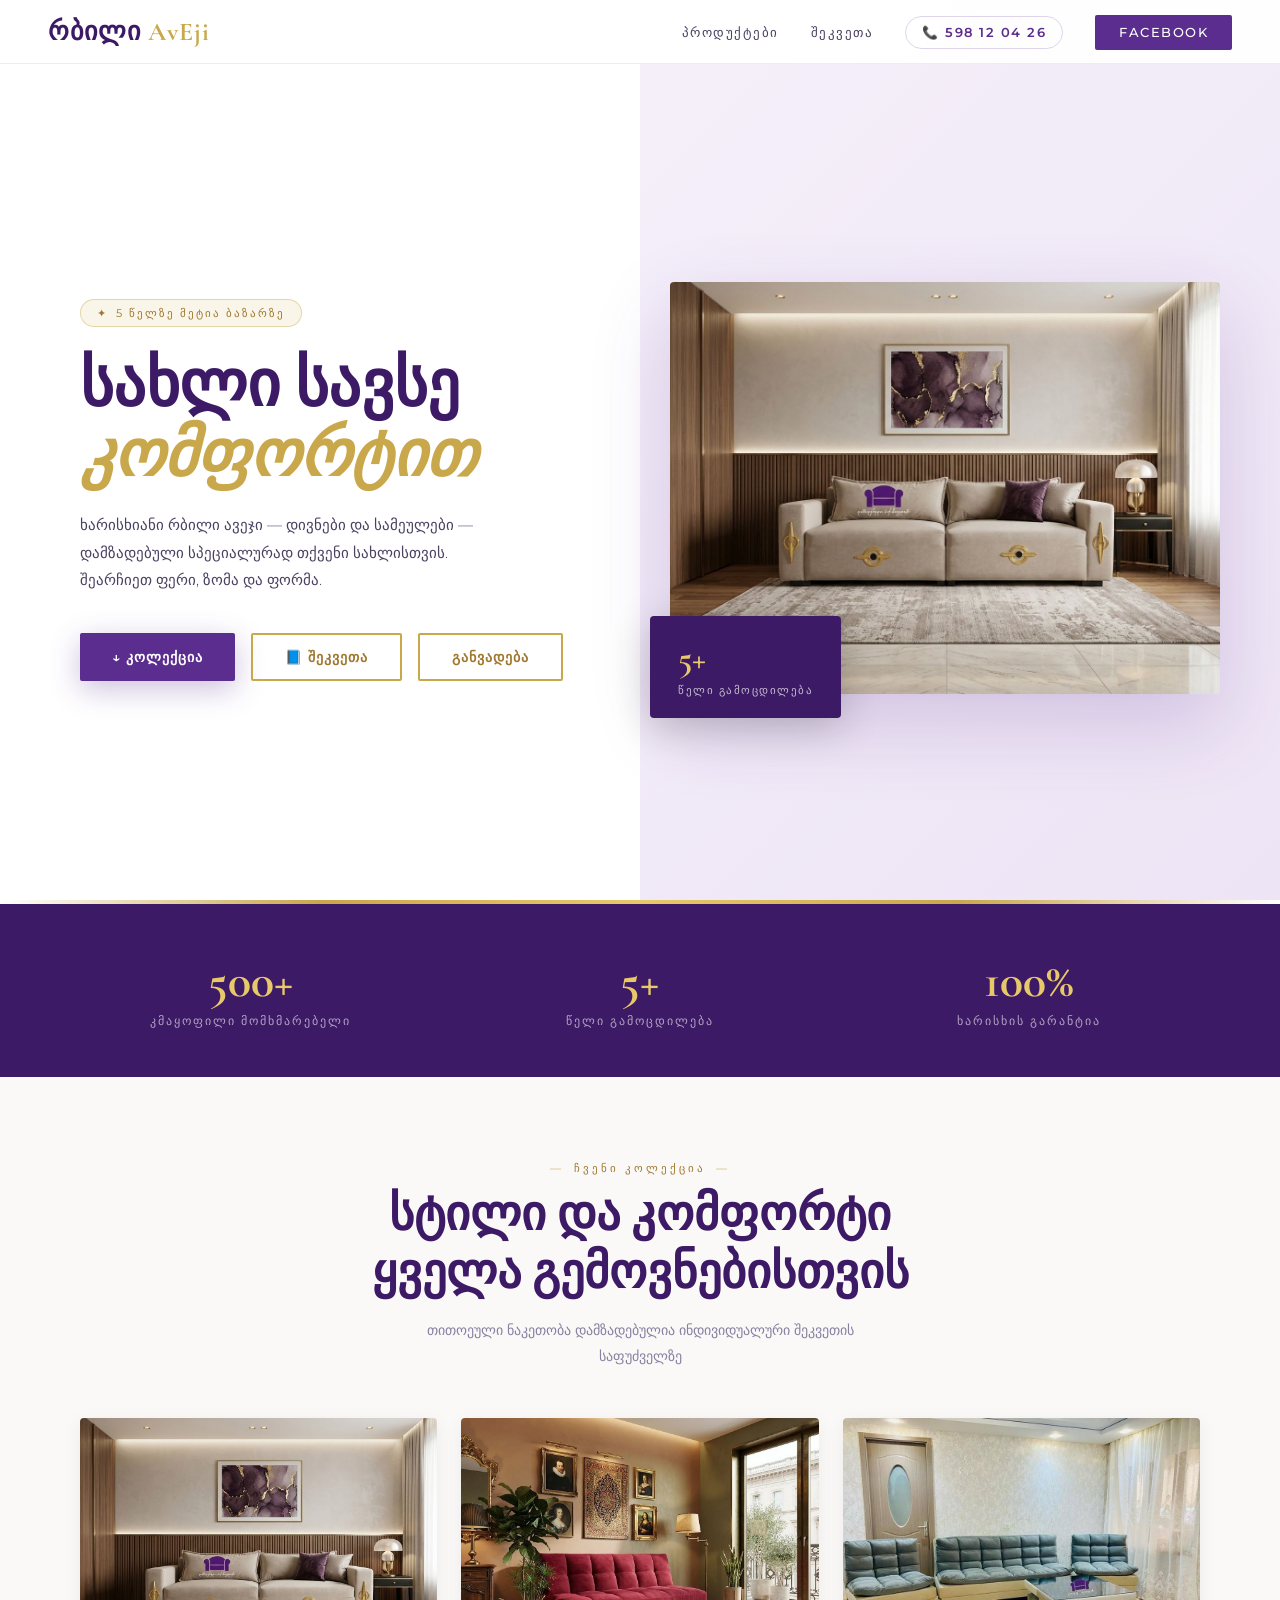
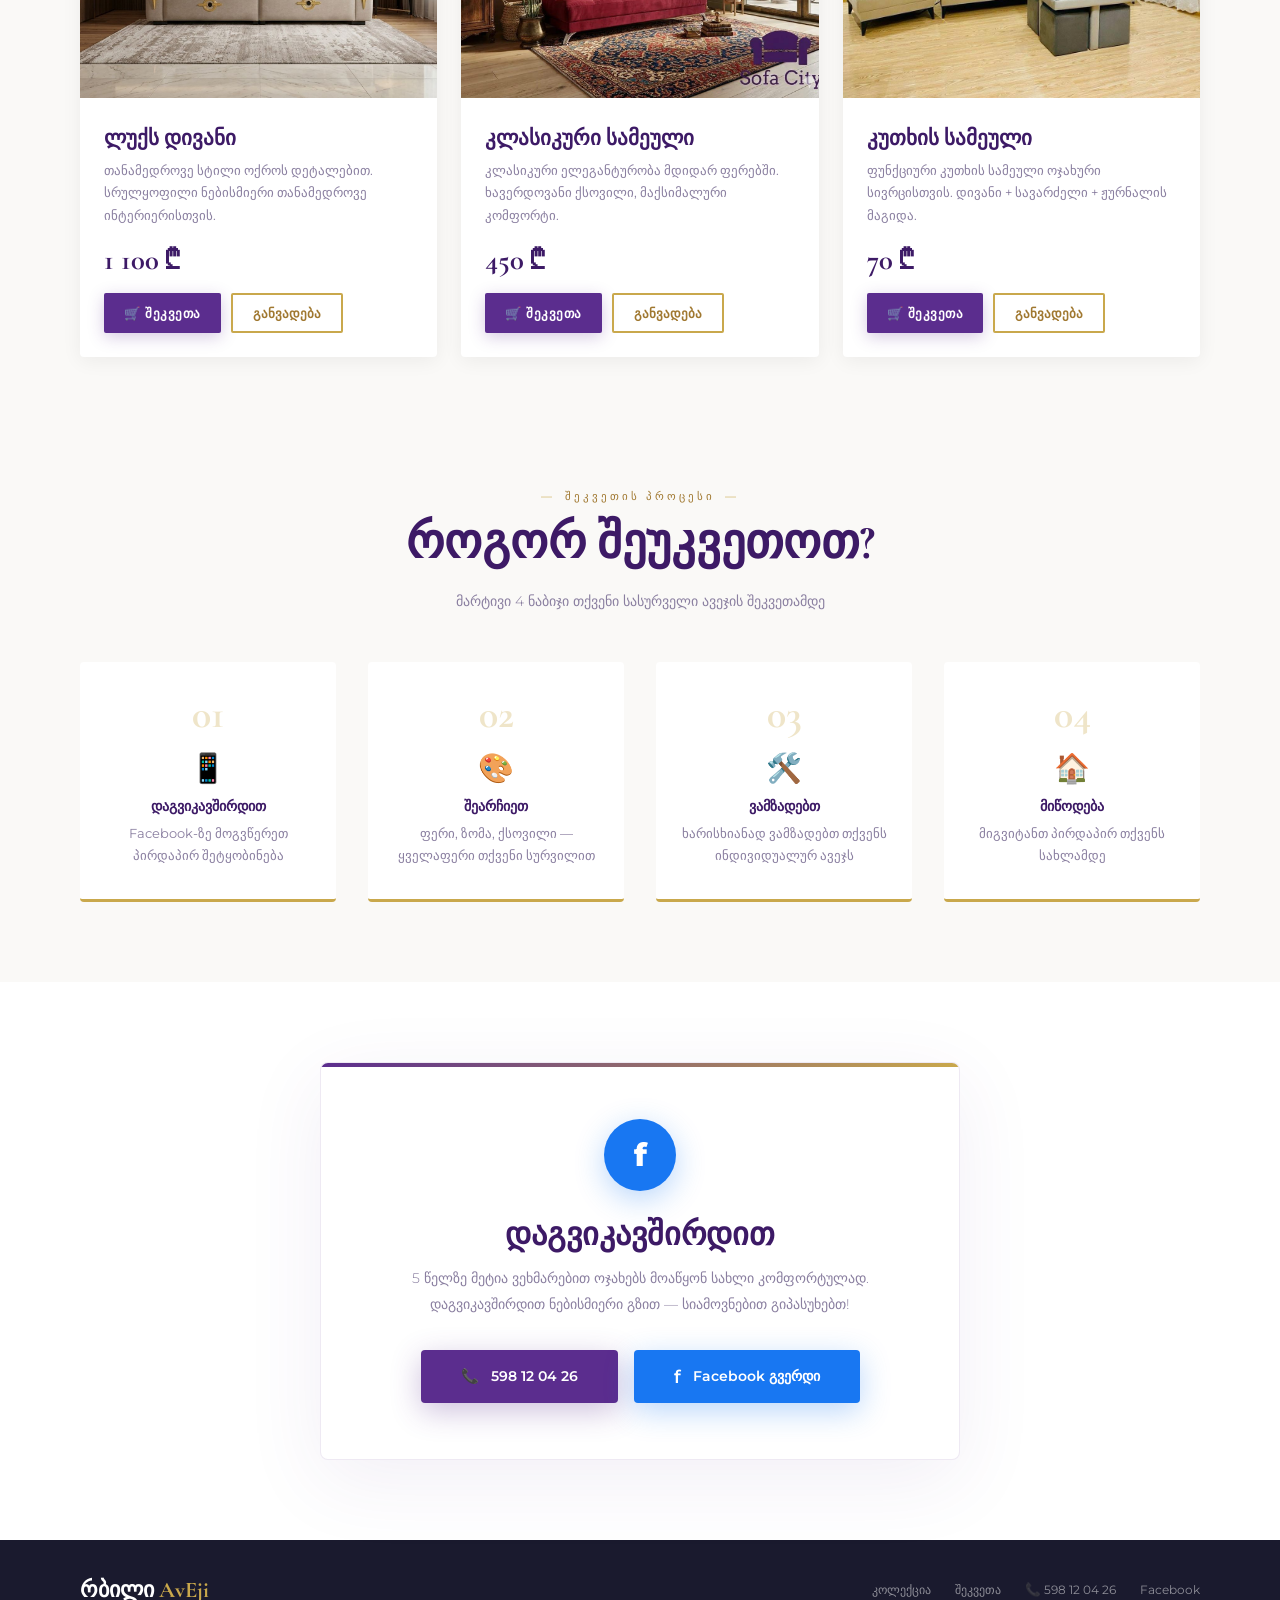
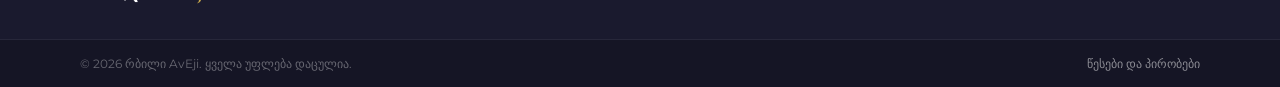
==== index.html @ 49f65857 "bog price test" ====
<!DOCTYPE html>
<html lang="ka">
<head>
  <meta charset="UTF-8">
  <meta name="viewport" content="width=device-width, initial-scale=1.0">
  <meta name="description" content="რბილი AvEji — ხარისხიანი დივნები და სამეულები. 5 წელზე მეტი გამოცდილება. შეკვეთა Facebook-ზე.">
  <title>რბილი AvEji — დივნები & სამეულები</title>

  <!-- Google Fonts -->
  <link href="https://fonts.googleapis.com/css2?family=Cormorant+Garamond:ital,wght@0,400;0,600;0,700;1,400&family=Montserrat:wght@300;400;500;600&display=swap" rel="stylesheet">

  <!-- Stylesheet -->
  <link rel="stylesheet" href="style.css">
</head>
<body>

<!-- ════════════ NAVBAR ════════════ -->
<nav>
  <a href="#" class="nav-logo">რბილი<span> AvEji</span></a>
  <ul class="nav-links">
    <li><a href="#products">პროდუქტები</a></li>
    <li><a href="#how">შეკვეთა</a></li>
    
    <li><a href="tel:+995598120426" class="nav-phone">📞 598 12 04 26</a></li>
    <li><a href="https://www.facebook.com/profile.php?id=100077737552645" target="_blank" class="nav-cta">Facebook</a></li>
  </ul>
  <!-- Mobile hamburger -->
  <div class="hamburger">
    <span></span><span></span><span></span>
  </div>
</nav>

<!-- Mobile nav menu -->
<div class="mobile-menu">
  <a href="#products">პროდუქტები</a>
  <a href="#how">შეკვეთის პროცესი</a>
  
  <a href="tel:+995598120426">📞 598 12 04 26</a>
  <a href="https://www.facebook.com/profile.php?id=100077737552645" target="_blank">📘 Facebook გვერდი</a>
</div>


<!-- ════════════ HERO ════════════ -->
<section class="hero">
  <div class="hero-text">
    <div class="hero-badge">5 წელზე მეტია ბაზარზე</div>
    <h1 class="hero-title">
      სახლი სავსე<br>
      <span class="accent">კომფორტით</span>
    </h1>
    <p class="hero-subtitle">
      ხარისხიანი რბილი ავეჯი — დივნები და სამეულები — დამზადებული
      სპეციალურად თქვენი სახლისთვის. შეარჩიეთ ფერი, ზომა და ფორმა.
    </p>
    <div class="hero-btns">
      <a href="#products" class="btn-primary">↓ კოლექცია</a>
      <a href="https://www.facebook.com/profile.php?id=100077737552645" target="_blank" class="btn-secondary">📘 შეკვეთა</a>
      <a href="installment.html" class="btn-secondary">განვადება</a>
    </div>
  </div>
  <div class="hero-image">
    <div class="hero-img-wrap">
      <img src="sofa-luxury.jpg" alt="ლუქს დივანი">
      <div class="hero-img-badge">
        <span class="num">5+</span>
        <span class="label">წელი გამოცდილება</span>
      </div>
    </div>
  </div>
</section>

<!-- Gold divider -->
<div class="gold-divider"></div>


<!-- ════════════ STATS ════════════ -->
<section class="stats">
  <div class="reveal" data-delay="0">
    <span class="stat-num">500+</span>
    <span class="stat-label">კმაყოფილი მომხმარებელი</span>
  </div>
  <div class="reveal" data-delay="150">
    <span class="stat-num">5+</span>
    <span class="stat-label">წელი გამოცდილება</span>
  </div>
  <div class="reveal" data-delay="300">
    <span class="stat-num">100%</span>
    <span class="stat-label">ხარისხის გარანტია</span>
  </div>
</section>


<!-- ════════════ PRODUCTS ════════════ -->
<section class="products" id="products">
  <div class="section-header reveal">
    <div class="section-tag">ჩვენი კოლექცია</div>
    <h2 class="section-title">სტილი და კომფორტი<br>ყველა გემოვნებისთვის</h2>
    <p class="section-subtitle">თითოეული ნაკეთობა დამზადებულია ინდივიდუალური შეკვეთის საფუძველზე</p>
  </div>
  <div class="products-grid">
    <div class="product-card reveal" data-delay="0">
      <img src="sofa-luxury.jpg" alt="ლუქს დივანი">
      <div class="product-info">
        <div class="product-name">ლუქს დივანი</div>
        <p class="product-desc">თანამედროვე სტილი ოქროს დეტალებით. სრულყოფილი ნებისმიერი თანამედროვე ინტერიერისთვის.</p>
        <div class="product-price">1 100 ₾</div>
        <div class="product-btns">
          <a href="https://www.facebook.com/profile.php?id=100077737552645" target="_blank" class="btn-buy">🛒 შეკვეთა</a>
          <a href="installment.html" class="btn-installment">განვადება</a>
        </div>
      </div>
    </div>
    <div class="product-card reveal" data-delay="150">
      <img src="sofa-classic.jpg" alt="კლასიკური სამეული">
      <div class="product-info">
        <div class="product-name">კლასიკური სამეული</div>
        <p class="product-desc">კლასიკური ელეგანტურობა მდიდარ ფერებში. ხავერდოვანი ქსოვილი, მაქსიმალური კომფორტი.</p>
        <div class="product-price">450 ₾</div>
        <div class="product-btns">
          <a href="https://www.facebook.com/profile.php?id=100077737552645" target="_blank" class="btn-buy">🛒 შეკვეთა</a>
          <a href="installment.html" class="btn-installment">განვადება</a>
        </div>
      </div>
    </div>
    <div class="product-card reveal" data-delay="300">
      <img src="sofa-corner.jpg" alt="კუთხის სამეული">
      <div class="product-info">
        <div class="product-name">კუთხის სამეული</div>
        <p class="product-desc">ფუნქციური კუთხის სამეული ოჯახური სივრცისთვის. დივანი + სავარძელი + ჟურნალის მაგიდა.</p>
        <div class="product-price">70 ₾</div>
        <div class="product-btns">
          <a href="https://www.facebook.com/profile.php?id=100077737552645" target="_blank" class="btn-buy">🛒 შეკვეთა</a>
          <a href="installment.html" class="btn-installment">განვადება</a>
        </div>
      </div>
    </div>
  </div>
</section>


<!-- ════════════ HOW IT WORKS ════════════ -->
<section id="how" class="how-it-works">
  <div class="section-header reveal" style="padding-top:48px">
    <div class="section-tag">შეკვეთის პროცესი</div>
    <h2 class="section-title">როგორ შეუკვეთოთ?</h2>
    <p class="section-subtitle">მარტივი 4 ნაბიჯი თქვენი სასურველი ავეჯის შეკვეთამდე</p>
  </div>
  <div class="steps">
    <div class="step reveal" data-delay="0">
      <span class="step-num">01</span>
      <span class="step-icon">📱</span>
      <div class="step-title">დაგვიკავშირდით</div>
      <p class="step-desc">Facebook-ზე მოგვწერეთ პირდაპირ შეტყობინება</p>
    </div>
    <div class="step reveal" data-delay="100">
      <span class="step-num">02</span>
      <span class="step-icon">🎨</span>
      <div class="step-title">შეარჩიეთ</div>
      <p class="step-desc">ფერი, ზომა, ქსოვილი — ყველაფერი თქვენი სურვილით</p>
    </div>
    <div class="step reveal" data-delay="200">
      <span class="step-num">03</span>
      <span class="step-icon">🛠️</span>
      <div class="step-title">ვამზადებთ</div>
      <p class="step-desc">ხარისხიანად ვამზადებთ თქვენს ინდივიდუალურ ავეჯს</p>
    </div>
    <div class="step reveal" data-delay="300">
      <span class="step-num">04</span>
      <span class="step-icon">🏠</span>
      <div class="step-title">მიწოდება</div>
      <p class="step-desc">მიგვიტანთ პირდაპირ თქვენს სახლამდე</p>
    </div>
  </div>
</section>



<!-- ════════════ FACEBOOK CTA ════════════ -->
<section class="fb-section" id="contact">
  <div class="fb-card reveal">
    <div class="fb-icon">f</div>
    <h3 class="fb-title">დაგვიკავშირდით</h3>
    <p class="fb-desc">
      5 წელზე მეტია ვეხმარებით ოჯახებს მოაწყონ სახლი კომფორტულად.
      დაგვიკავშირდით ნებისმიერი გზით — სიამოვნებით გიპასუხებთ!
    </p>
    <div style="display:flex;gap:16px;justify-content:center;flex-wrap:wrap">
      <a href="tel:+995598120426" class="fb-btn" style="background:var(--purple);box-shadow:0 8px 30px rgba(91,45,142,0.3)">
        <span>📞</span> 598 12 04 26
      </a>
      <a href="https://www.facebook.com/profile.php?id=100077737552645" target="_blank" class="fb-btn">
        <span style="font-size:1.1rem">f</span> Facebook გვერდი
      </a>
    </div>
  </div>
</section>


<!-- ════════════ FOOTER ════════════ -->
<footer>
  <div class="footer-top">
    <a href="#" class="footer-logo">რბილი <span>AvEji</span></a>
    <div class="footer-links">
      <a href="#products">კოლექცია</a>
      <a href="#how">შეკვეთა</a>
      <a href="tel:+995598120426">📞 598 12 04 26</a>
      <a href="https://www.facebook.com/profile.php?id=100077737552645" target="_blank">Facebook</a>
    </div>
  </div>
  <div class="footer-bottom">
    <span>© 2026 რბილი AvEji. ყველა უფლება დაცულია.</span>
    <div class="footer-legal">
      <a href="terms.html">წესები და პირობები</a>
    </div>
  </div>
</footer>

<!-- JavaScript -->
<script src="main.js"></script>
</body>
</html>
---- style.css ----
/* ═══════════════════════════════════════════
   რბილი AvEji — Main Stylesheet
   Colors: White / Purple / Gold
═══════════════════════════════════════════ */

:root {
  --purple:       #5B2D8E;
  --purple-light: #7B3DB5;
  --purple-dark:  #3D1A66;
  --gold:         #C9A84C;
  --gold-light:   #E8C96A;
  --gold-dark:    #A07830;
  --white:        #FFFFFF;
  --off-white:    #FAF9F7;
  --text-dark:    #1A1A2E;
  --text-mid:     #4A4060;
  --text-light:   #8A7FA0;
}

* { margin: 0; padding: 0; box-sizing: border-box; }
html { scroll-behavior: smooth; }
body {
  font-family: 'Montserrat', sans-serif;
  background: var(--white);
  color: var(--text-dark);
  overflow-x: hidden;
}

/* ── NAVBAR ── */
nav {
  position: fixed; top: 0; left: 0; right: 0; z-index: 100;
  background: rgba(255,255,255,0.95);
  backdrop-filter: blur(10px);
  border-bottom: 1px solid rgba(201,168,76,0.2);
  display: flex; align-items: center; justify-content: space-between;
  padding: 16px 48px;
  transition: box-shadow 0.3s;
}
nav.scrolled { box-shadow: 0 4px 30px rgba(91,45,142,0.1); }
.nav-logo {
  font-family: 'Cormorant Garamond', serif;
  font-size: 1.6rem; font-weight: 700;
  color: var(--purple-dark); letter-spacing: 1px;
  text-decoration: none;
}
.nav-logo span { color: var(--gold); }
.nav-links { display: flex; gap: 32px; list-style: none; }
.nav-links a {
  text-decoration: none; color: var(--text-mid);
  font-size: 0.8rem; font-weight: 500; letter-spacing: 1.5px;
  text-transform: uppercase; transition: color 0.3s;
}
.nav-links a:hover { color: var(--purple); }
.nav-phone {
  color: var(--purple) !important;
  font-weight: 600 !important;
  border: 1px solid rgba(91,45,142,0.2);
  padding: 8px 16px;
  border-radius: 20px;
  transition: all 0.3s !important;
}
.nav-phone:hover {
  background: var(--purple) !important;
  color: white !important;
  border-color: var(--purple);
}
.nav-cta {
  background: var(--purple) !important;
  color: white !important;
  padding: 10px 24px; border-radius: 2px;
}
.nav-cta:hover { background: var(--purple-dark) !important; }

/* Hamburger */
.hamburger { display: none; flex-direction: column; gap: 5px; cursor: pointer; }
.hamburger span {
  display: block; width: 24px; height: 2px;
  background: var(--purple-dark); transition: all 0.3s;
}
.hamburger.open span:nth-child(1) { transform: translateY(7px) rotate(45deg); }
.hamburger.open span:nth-child(2) { opacity: 0; }
.hamburger.open span:nth-child(3) { transform: translateY(-7px) rotate(-45deg); }
.mobile-menu {
  display: none; position: fixed; top: 65px; left: 0; right: 0;
  background: white; padding: 24px 48px;
  box-shadow: 0 10px 40px rgba(0,0,0,0.1);
  flex-direction: column; gap: 20px; z-index: 99;
}
.mobile-menu.open { display: flex; }
.mobile-menu a {
  text-decoration: none; color: var(--text-mid);
  font-size: 0.9rem; font-weight: 500;
  padding: 8px 0; border-bottom: 1px solid rgba(0,0,0,0.05);
}

/* ── HERO ── */
.hero {
  min-height: 100vh;
  display: grid; grid-template-columns: 1fr 1fr;
  align-items: center; padding-top: 80px;
  position: relative; overflow: hidden;
}
.hero::before {
  content: '';
  position: absolute; top: 0; right: 0;
  width: 50%; height: 100%;
  background: linear-gradient(135deg, #F5F0FA 0%, #EDE4F5 100%);
  z-index: 0;
}
.hero-text {
  padding: 80px 48px 80px 80px;
  position: relative; z-index: 1;
  animation: fadeInLeft 0.9s ease both;
}
.hero-badge {
  display: inline-flex; align-items: center; gap: 8px;
  background: rgba(201,168,76,0.12);
  border: 1px solid rgba(201,168,76,0.4);
  color: var(--gold-dark);
  font-size: 0.7rem; letter-spacing: 2px; text-transform: uppercase;
  padding: 6px 16px; border-radius: 20px; margin-bottom: 24px;
}
.hero-badge::before { content: '✦'; }
.hero-title {
  font-family: 'Cormorant Garamond', serif;
  font-size: clamp(2.8rem, 5vw, 4.5rem);
  font-weight: 700; line-height: 1.1;
  color: var(--purple-dark); margin-bottom: 20px;
}
.hero-title .accent { color: var(--gold); font-style: italic; }
.hero-subtitle {
  font-size: 0.95rem; color: var(--text-mid);
  line-height: 1.8; max-width: 420px;
  margin-bottom: 40px; font-weight: 300;
}
.hero-btns { display: flex; gap: 16px; flex-wrap: wrap; }
.hero-image {
  position: relative; z-index: 1;
  padding: 60px 60px 60px 30px;
  display: flex; justify-content: center;
  animation: fadeInRight 0.9s ease both;
}
.hero-img-wrap { position: relative; width: 100%; max-width: 560px; }
.hero-img-wrap img {
  width: 100%; border-radius: 4px;
  box-shadow: 0 30px 80px rgba(91,45,142,0.2);
}
.hero-img-badge {
  position: absolute; bottom: -20px; left: -20px;
  background: var(--purple-dark);
  color: white; padding: 20px 28px; border-radius: 4px;
  box-shadow: 0 10px 40px rgba(0,0,0,0.2);
}
.hero-img-badge .num {
  font-family: 'Cormorant Garamond', serif;
  font-size: 2.2rem; font-weight: 700;
  color: var(--gold-light); display: block;
}
.hero-img-badge .label {
  font-size: 0.7rem; letter-spacing: 1.5px;
  text-transform: uppercase; color: rgba(255,255,255,0.7);
}

/* ── BUTTONS ── */
.btn-primary {
  display: inline-flex; align-items: center; gap: 10px;
  background: var(--purple); color: white; text-decoration: none;
  padding: 14px 32px; font-size: 0.85rem; font-weight: 600;
  letter-spacing: 1px; text-transform: uppercase; border-radius: 2px;
  transition: all 0.3s; box-shadow: 0 8px 30px rgba(91,45,142,0.3);
  cursor: pointer; border: none; font-family: 'Montserrat', sans-serif;
}
.btn-primary:hover {
  background: var(--purple-dark); transform: translateY(-2px);
  box-shadow: 0 12px 40px rgba(91,45,142,0.4);
}
.btn-secondary {
  display: inline-flex; align-items: center; gap: 10px;
  border: 2px solid var(--gold); color: var(--gold-dark);
  text-decoration: none; padding: 14px 32px;
  font-size: 0.85rem; font-weight: 600;
  letter-spacing: 1px; text-transform: uppercase; border-radius: 2px;
  transition: all 0.3s;
}
.btn-secondary:hover { background: var(--gold); color: white; }

/* ── GOLD DIVIDER ── */
.gold-divider {
  height: 4px;
  background: linear-gradient(90deg, transparent, var(--gold), var(--gold-light), var(--gold), transparent);
}

/* ── STATS ── */
.stats {
  background: var(--purple-dark); padding: 48px 80px;
  display: grid; grid-template-columns: repeat(3, 1fr);
  gap: 48px; text-align: center;
}
.stat-num {
  font-family: 'Cormorant Garamond', serif;
  font-size: 3rem; font-weight: 700;
  color: var(--gold-light); display: block;
}
.stat-label {
  font-size: 0.75rem; letter-spacing: 2px;
  text-transform: uppercase; color: rgba(255,255,255,0.6); margin-top: 4px;
}

/* ── SECTION HEADER ── */
.section-header { text-align: center; padding: 80px 48px 48px; }
.section-tag {
  display: inline-block; font-size: 0.7rem;
  letter-spacing: 3px; text-transform: uppercase;
  color: var(--gold-dark); margin-bottom: 12px; position: relative;
}
.section-tag::before, .section-tag::after { content: '—'; margin: 0 10px; color: var(--gold); }
.section-title {
  font-family: 'Cormorant Garamond', serif;
  font-size: clamp(2rem, 4vw, 3rem);
  color: var(--purple-dark); font-weight: 700; line-height: 1.2;
}
.section-subtitle {
  font-size: 0.9rem; color: var(--text-light);
  max-width: 500px; margin: 16px auto 0;
  line-height: 1.8; font-weight: 300;
}

/* ── PRODUCTS ── */
.products { background: var(--off-white); padding-bottom: 80px; }
.products-grid {
  display: grid; grid-template-columns: repeat(3, 1fr);
  gap: 24px; padding: 0 80px;
}
.product-card {
  background: white; border-radius: 4px; overflow: hidden;
  box-shadow: 0 4px 20px rgba(0,0,0,0.06); transition: all 0.4s;
}
.product-card:hover { transform: translateY(-8px); box-shadow: 0 20px 60px rgba(91,45,142,0.15); }
.product-card img { width: 100%; height: 280px; object-fit: cover; transition: transform 0.6s; }
.product-card:hover img { transform: scale(1.04); }
.product-info { padding: 24px; }
.product-name {
  font-family: 'Cormorant Garamond', serif;
  font-size: 1.3rem; color: var(--purple-dark); font-weight: 600; margin-bottom: 8px;
}
.product-desc { font-size: 0.82rem; color: var(--text-light); line-height: 1.7; margin-bottom: 16px; }
.product-tag {
  display: inline-block;
  background: rgba(201,168,76,0.12); color: var(--gold-dark);
  font-size: 0.7rem; letter-spacing: 1px;
  padding: 4px 12px; border-radius: 20px; font-weight: 500;
}

/* ── HOW IT WORKS ── */
.how-it-works { padding: 0 80px 80px; background: var(--off-white); }
.steps { display: grid; grid-template-columns: repeat(4, 1fr); gap: 32px; }
.step {
  text-align: center; padding: 32px 20px;
  background: white; border-radius: 4px;
  border-bottom: 3px solid var(--gold); transition: all 0.3s;
}
.step:hover { transform: translateY(-4px); box-shadow: 0 12px 40px rgba(201,168,76,0.15); }
.step-num {
  font-family: 'Cormorant Garamond', serif;
  font-size: 2.5rem; font-weight: 700;
  color: rgba(201,168,76,0.3); display: block; line-height: 1; margin-bottom: 16px;
}
.step-icon { font-size: 1.8rem; display: block; margin-bottom: 12px; }
.step-title { font-size: 0.9rem; font-weight: 600; color: var(--purple-dark); margin-bottom: 8px; }
.step-desc { font-size: 0.8rem; color: var(--text-light); line-height: 1.7; }

/* ── INSTALLMENT ── */
.installment {
  background: linear-gradient(135deg, var(--purple-dark) 0%, var(--purple) 60%, #7B3DB5 100%);
  padding: 80px;
  display: grid; grid-template-columns: 1fr 1fr;
  gap: 80px; align-items: center;
  position: relative; overflow: hidden;
}
.installment::before {
  content: ''; position: absolute; top: -100px; right: -100px;
  width: 400px; height: 400px; border-radius: 50%;
  background: rgba(201,168,76,0.1); pointer-events: none;
}
.installment::after {
  content: ''; position: absolute; bottom: -150px; left: 200px;
  width: 600px; height: 600px; border-radius: 50%;
  background: rgba(255,255,255,0.04); pointer-events: none;
}
.installment-text { position: relative; z-index: 1; }
.installment-text .section-tag { color: var(--gold-light); }
.installment-text .section-tag::before,
.installment-text .section-tag::after { color: var(--gold-light); }
.installment-text .section-title { color: white; text-align: left; }
.installment-desc {
  font-size: 0.95rem; color: rgba(255,255,255,0.75);
  line-height: 1.9; margin: 20px 0 32px; font-weight: 300;
}
.installment-features { position: relative; z-index: 1; }
.inst-feature {
  display: flex; align-items: flex-start; gap: 20px;
  background: rgba(255,255,255,0.07);
  border: 1px solid rgba(201,168,76,0.2);
  border-radius: 4px; padding: 24px; margin-bottom: 16px; transition: all 0.3s;
}
.inst-feature:hover { background: rgba(255,255,255,0.12); border-color: rgba(201,168,76,0.5); }
.inst-icon {
  width: 48px; height: 48px; border-radius: 50%;
  background: linear-gradient(135deg, var(--gold), var(--gold-dark));
  display: flex; align-items: center; justify-content: center;
  font-size: 1.2rem; flex-shrink: 0;
}
.inst-title { font-size: 0.9rem; font-weight: 600; color: var(--gold-light); margin-bottom: 4px; }
.inst-desc { font-size: 0.82rem; color: rgba(255,255,255,0.65); line-height: 1.6; }

/* ── FACEBOOK CTA ── */
.fb-section { padding: 80px; background: var(--white); text-align: center; }
.fb-card {
  max-width: 640px; margin: 0 auto; background: white;
  border: 1px solid rgba(91,45,142,0.1); border-radius: 8px;
  padding: 56px 48px; box-shadow: 0 20px 80px rgba(91,45,142,0.08);
  position: relative; overflow: hidden;
}
.fb-card::before {
  content: ''; position: absolute; top: 0; left: 0; right: 0;
  height: 4px; background: linear-gradient(90deg, var(--purple), var(--gold));
}
.fb-icon {
  width: 72px; height: 72px; border-radius: 50%;
  background: #1877F2; display: flex; align-items: center; justify-content: center;
  margin: 0 auto 24px; font-size: 2rem; color: white; font-weight: 800;
  box-shadow: 0 8px 30px rgba(24,119,242,0.3);
}
.fb-title {
  font-family: 'Cormorant Garamond', serif;
  font-size: 2rem; color: var(--purple-dark); font-weight: 700; margin-bottom: 12px;
}
.fb-desc { font-size: 0.9rem; color: var(--text-light); line-height: 1.8; margin-bottom: 32px; font-weight: 300; }
.fb-btn {
  display: inline-flex; align-items: center; gap: 12px;
  background: #1877F2; color: white; text-decoration: none;
  padding: 16px 40px; border-radius: 4px; font-weight: 600; font-size: 0.9rem;
  transition: all 0.3s; box-shadow: 0 8px 30px rgba(24,119,242,0.3);
}
.fb-btn:hover { background: #166FE5; transform: translateY(-2px); box-shadow: 0 12px 40px rgba(24,119,242,0.4); }

/* ── FOOTER ── */
footer {
  background: var(--text-dark); padding: 48px 80px;
  display: flex; align-items: center; justify-content: space-between;
  flex-wrap: wrap; gap: 24px;
}
.footer-logo {
  font-family: 'Cormorant Garamond', serif;
  font-size: 1.4rem; font-weight: 700; color: white; text-decoration: none;
}
.footer-logo span { color: var(--gold); }
.footer-copy { font-size: 0.78rem; color: rgba(255,255,255,0.4); }
.footer-links { display: flex; gap: 24px; }
.footer-links a { font-size: 0.78rem; color: rgba(255,255,255,0.5); text-decoration: none; transition: color 0.3s; }
.footer-links a:hover { color: var(--gold); }

/* ── ANIMATIONS ── */
@keyframes fadeInLeft {
  from { opacity: 0; transform: translateX(-40px); }
  to   { opacity: 1; transform: translateX(0); }
}
@keyframes fadeInRight {
  from { opacity: 0; transform: translateX(40px); }
  to   { opacity: 1; transform: translateX(0); }
}
.reveal {
  opacity: 0; transform: translateY(30px);
  transition: opacity 0.7s ease, transform 0.7s ease;
}
.reveal.visible { opacity: 1; transform: translateY(0); }

/* ── RESPONSIVE ── */
@media (max-width: 900px) {
  nav { padding: 14px 24px; }
  .nav-links { display: none; }
  .hamburger { display: flex; }
  .hero { grid-template-columns: 1fr; }
  .hero::before { width: 100%; height: 50%; top: 50%; }
  .hero-text { padding: 48px 24px 24px; }
  .hero-image { padding: 24px; }
  .stats { padding: 32px 24px; gap: 16px; }
  .products-grid { grid-template-columns: 1fr; padding: 0 24px; }
  .steps { grid-template-columns: 1fr 1fr; padding: 0; }
  .installment { grid-template-columns: 1fr; padding: 48px 24px; gap: 40px; }
  .fb-section { padding: 48px 24px; }
  .fb-card { padding: 40px 24px; }
  footer { padding: 32px 24px; flex-direction: column; text-align: center; }
  .section-header { padding: 48px 24px 32px; }
  .how-it-works { padding: 0 24px 48px; }
}
@media (max-width: 560px) {
  .steps { grid-template-columns: 1fr; }
  .hero-btns { flex-direction: column; }
  .stats { grid-template-columns: 1fr; }
}

/* ── PRODUCT PRICE & BUTTONS ── */
.product-price {
  font-family: 'Cormorant Garamond', serif;
  font-size: 1.8rem; font-weight: 700;
  color: var(--purple-dark);
  margin-bottom: 16px;
}
.product-btns {
  display: flex; gap: 10px; flex-wrap: wrap;
}
.btn-buy {
  display: inline-flex; align-items: center; gap: 8px;
  background: var(--purple); color: white;
  text-decoration: none; padding: 10px 20px;
  border-radius: 2px; font-size: 0.82rem; font-weight: 600;
  letter-spacing: 0.5px; transition: all 0.3s;
  box-shadow: 0 4px 16px rgba(91,45,142,0.25);
}
.btn-buy:hover { background: var(--purple-dark); transform: translateY(-1px); }
.btn-installment {
  display: inline-flex; align-items: center; gap: 8px;
  border: 2px solid var(--gold);
  background: transparent; color: var(--gold-dark);
  padding: 10px 20px; border-radius: 2px;
  font-size: 0.82rem; font-weight: 600;
  cursor: pointer; font-family: 'Montserrat', sans-serif;
  text-decoration: none;
  transition: all 0.3s;
}
.btn-installment:hover {
  background: var(--gold);
  color: white;
  transform: translateY(-1px);
}

/* ── FOOTER REDESIGN ── */
footer {
  background: var(--text-dark);
  padding: 0;
  flex-direction: column;
  display: block;
}
.footer-top {
  display: flex; align-items: center;
  justify-content: space-between;
  padding: 36px 80px;
  border-bottom: 1px solid rgba(255,255,255,0.06);
  flex-wrap: wrap; gap: 20px;
}
.footer-bottom {
  display: flex; align-items: center;
  justify-content: space-between;
  padding: 16px 80px;
  flex-wrap: wrap; gap: 12px;
  background: rgba(0,0,0,0.2);
}
.footer-bottom span {
  font-size: 0.75rem;
  color: rgba(255,255,255,0.35);
}
.footer-legal {
  display: flex; align-items: center; gap: 12px;
}
.footer-legal a {
  font-size: 0.75rem;
  color: rgba(255,255,255,0.5);
  text-decoration: none;
  transition: color 0.3s;
}
.footer-legal a:hover { color: var(--gold); }
.footer-sep {
  color: rgba(255,255,255,0.2);
  font-size: 0.75rem;
}
/* terms-notice under buy buttons */
.terms-notice {
  font-size: 0.72rem;
  color: var(--text-light);
  margin-top: 10px;
}
.terms-notice a {
  color: var(--purple);
  text-decoration: underline;
}
@media (max-width: 900px) {
  .footer-top { padding: 28px 24px; }
  .footer-bottom { padding: 14px 24px; flex-direction: column; text-align: center; }
  .footer-legal { flex-wrap: wrap; justify-content: center; }
}
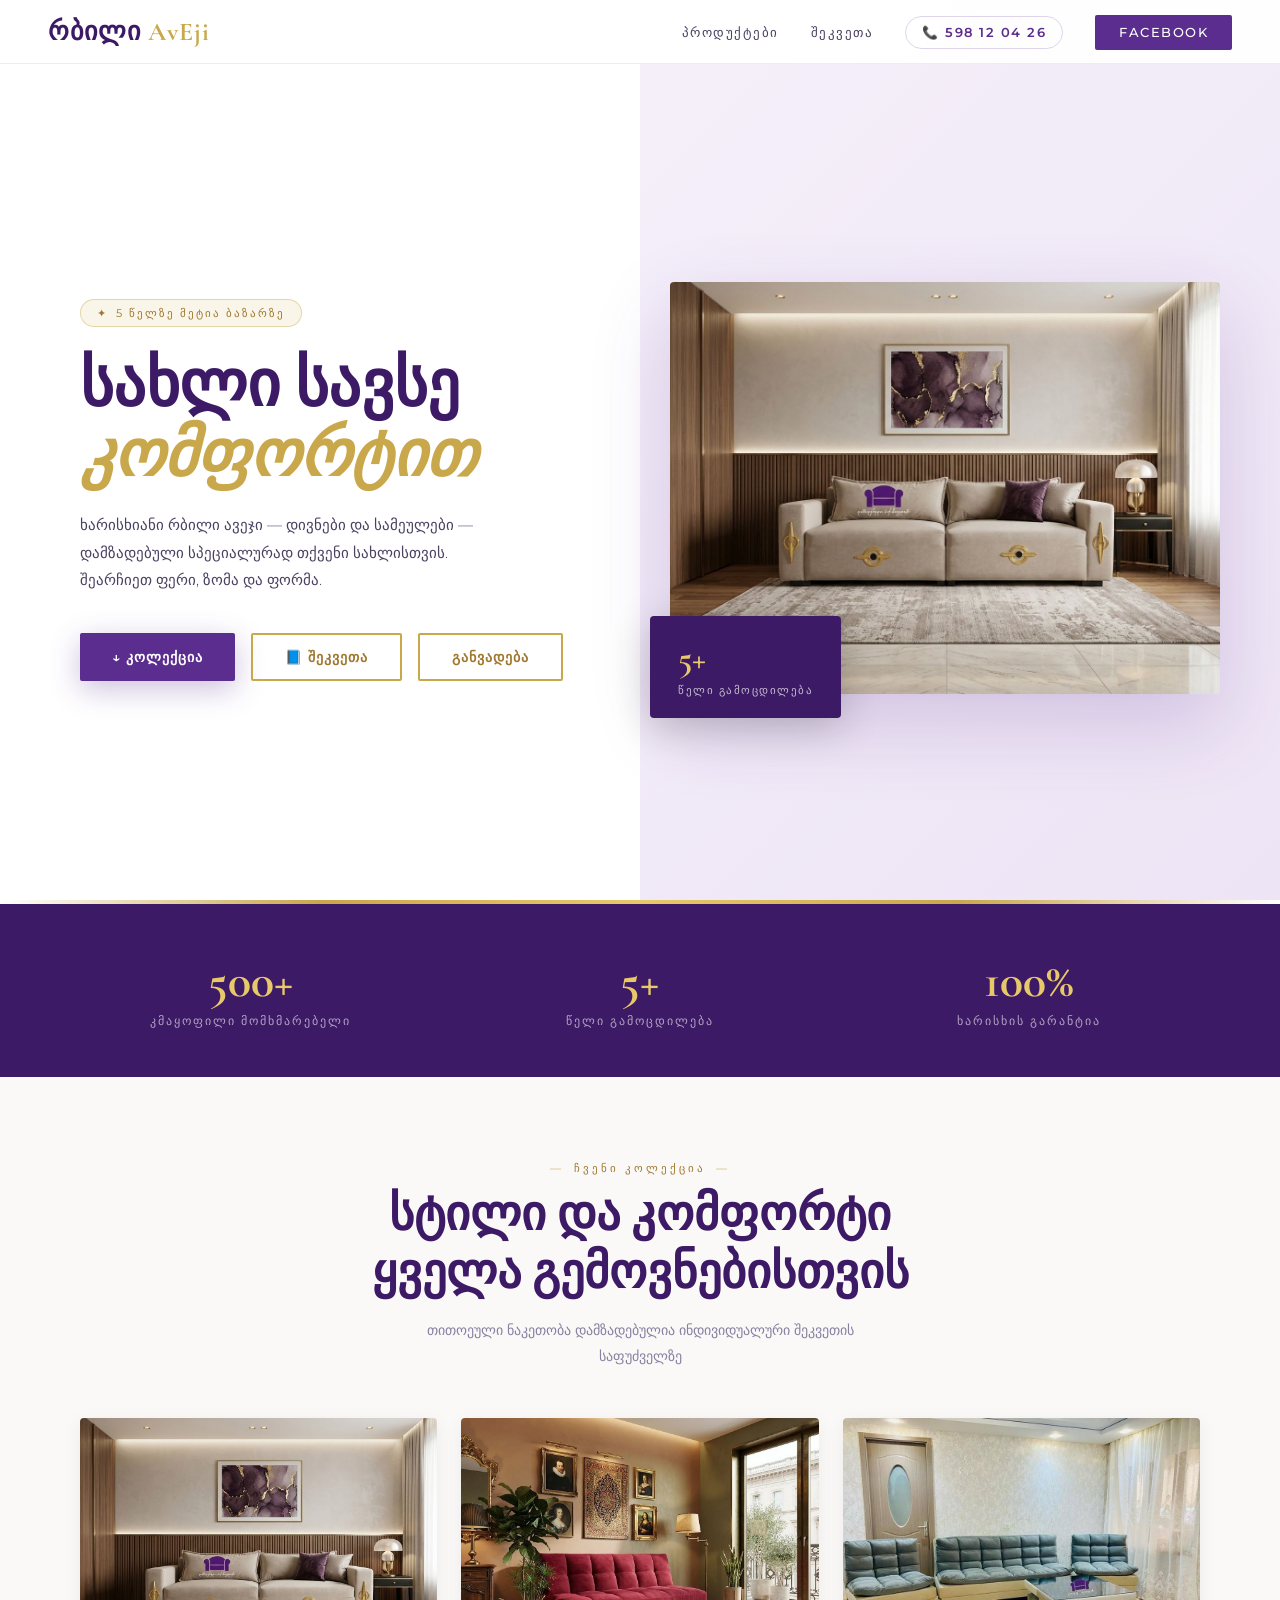
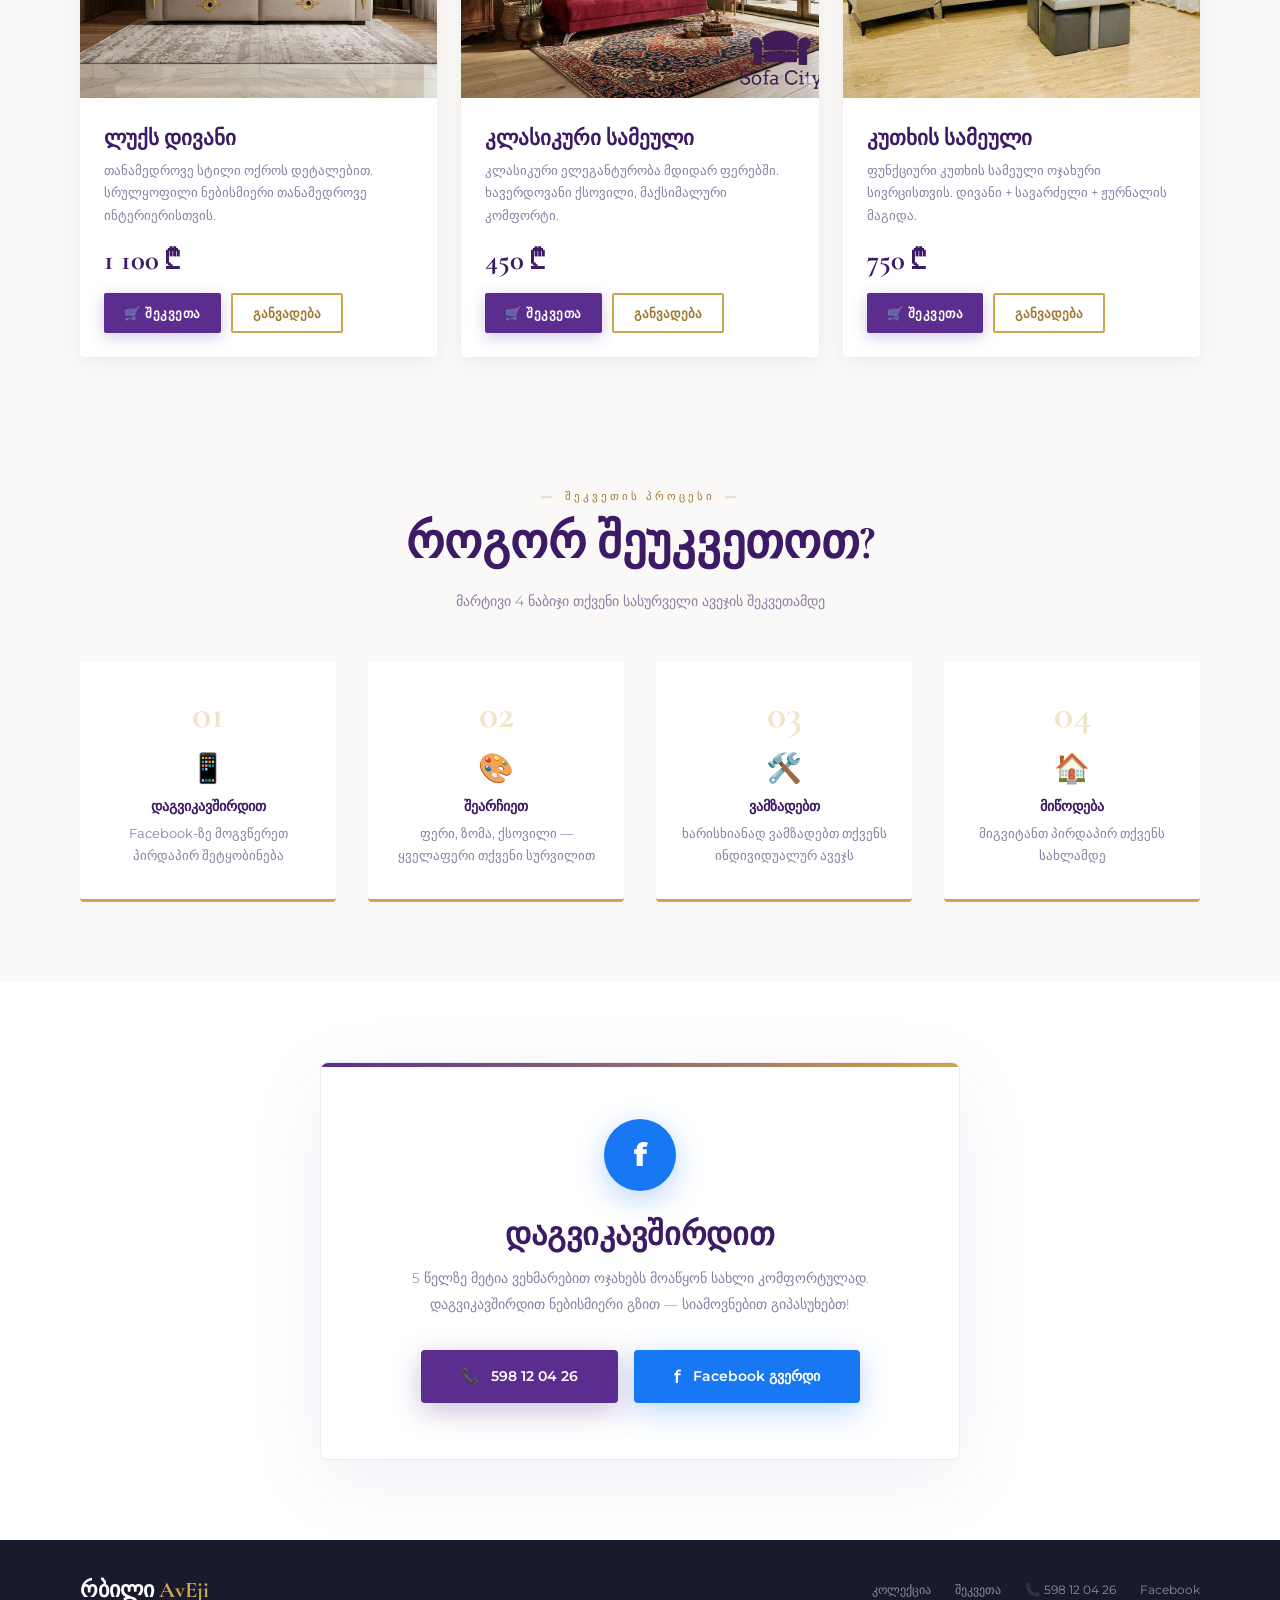
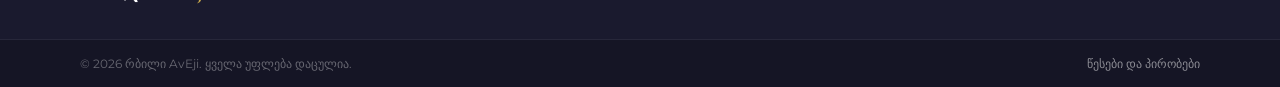
==== commit 81761a7e: "bog price test" ====
--- a/index.html
+++ b/index.html
@@ -127,7 +127,7 @@
       <div class="product-info">
         <div class="product-name">კუთხის სამეული</div>
         <p class="product-desc">ფუნქციური კუთხის სამეული ოჯახური სივრცისთვის. დივანი + სავარძელი + ჟურნალის მაგიდა.</p>
-        <div class="product-price">70 ₾</div>
+        <div class="product-price">750 ₾</div>
         <div class="product-btns">
           <a href="https://www.facebook.com/profile.php?id=100077737552645" target="_blank" class="btn-buy">🛒 შეკვეთა</a>
           <a href="installment.html" class="btn-installment">განვადება</a>
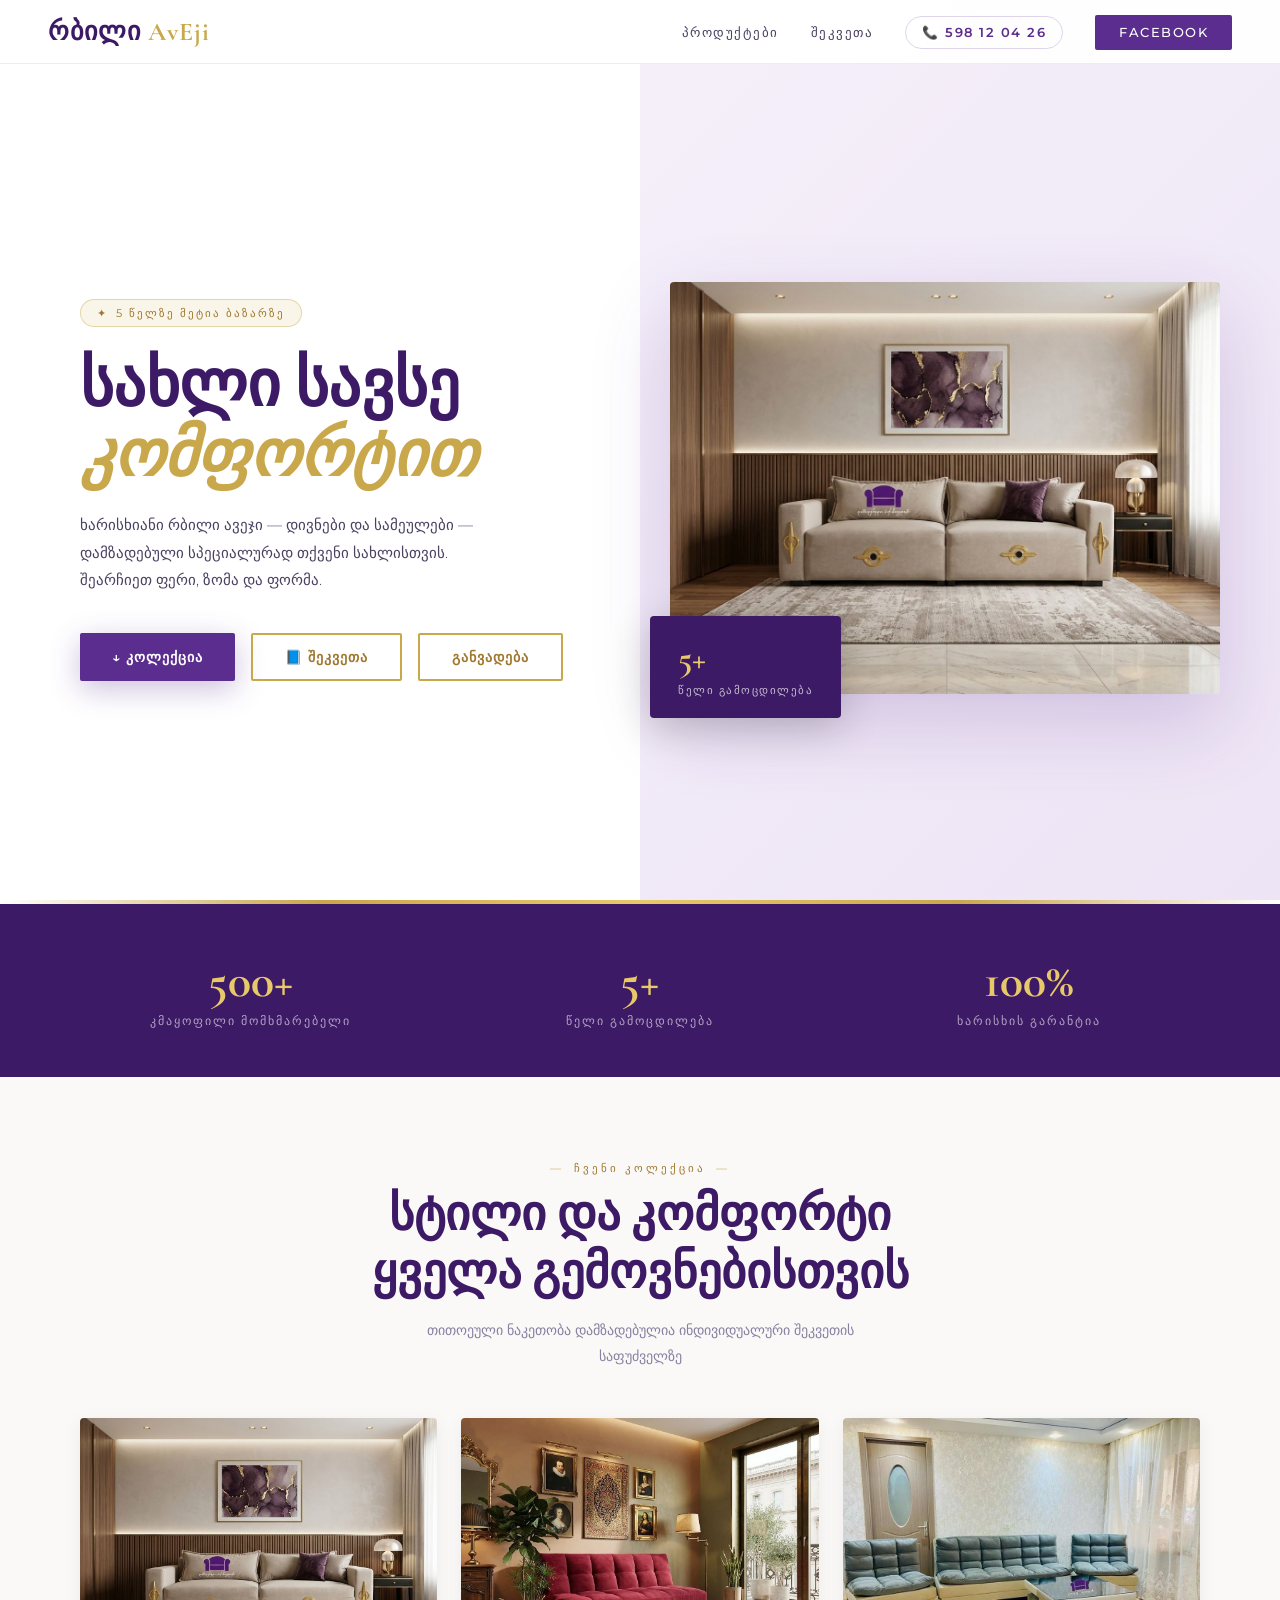
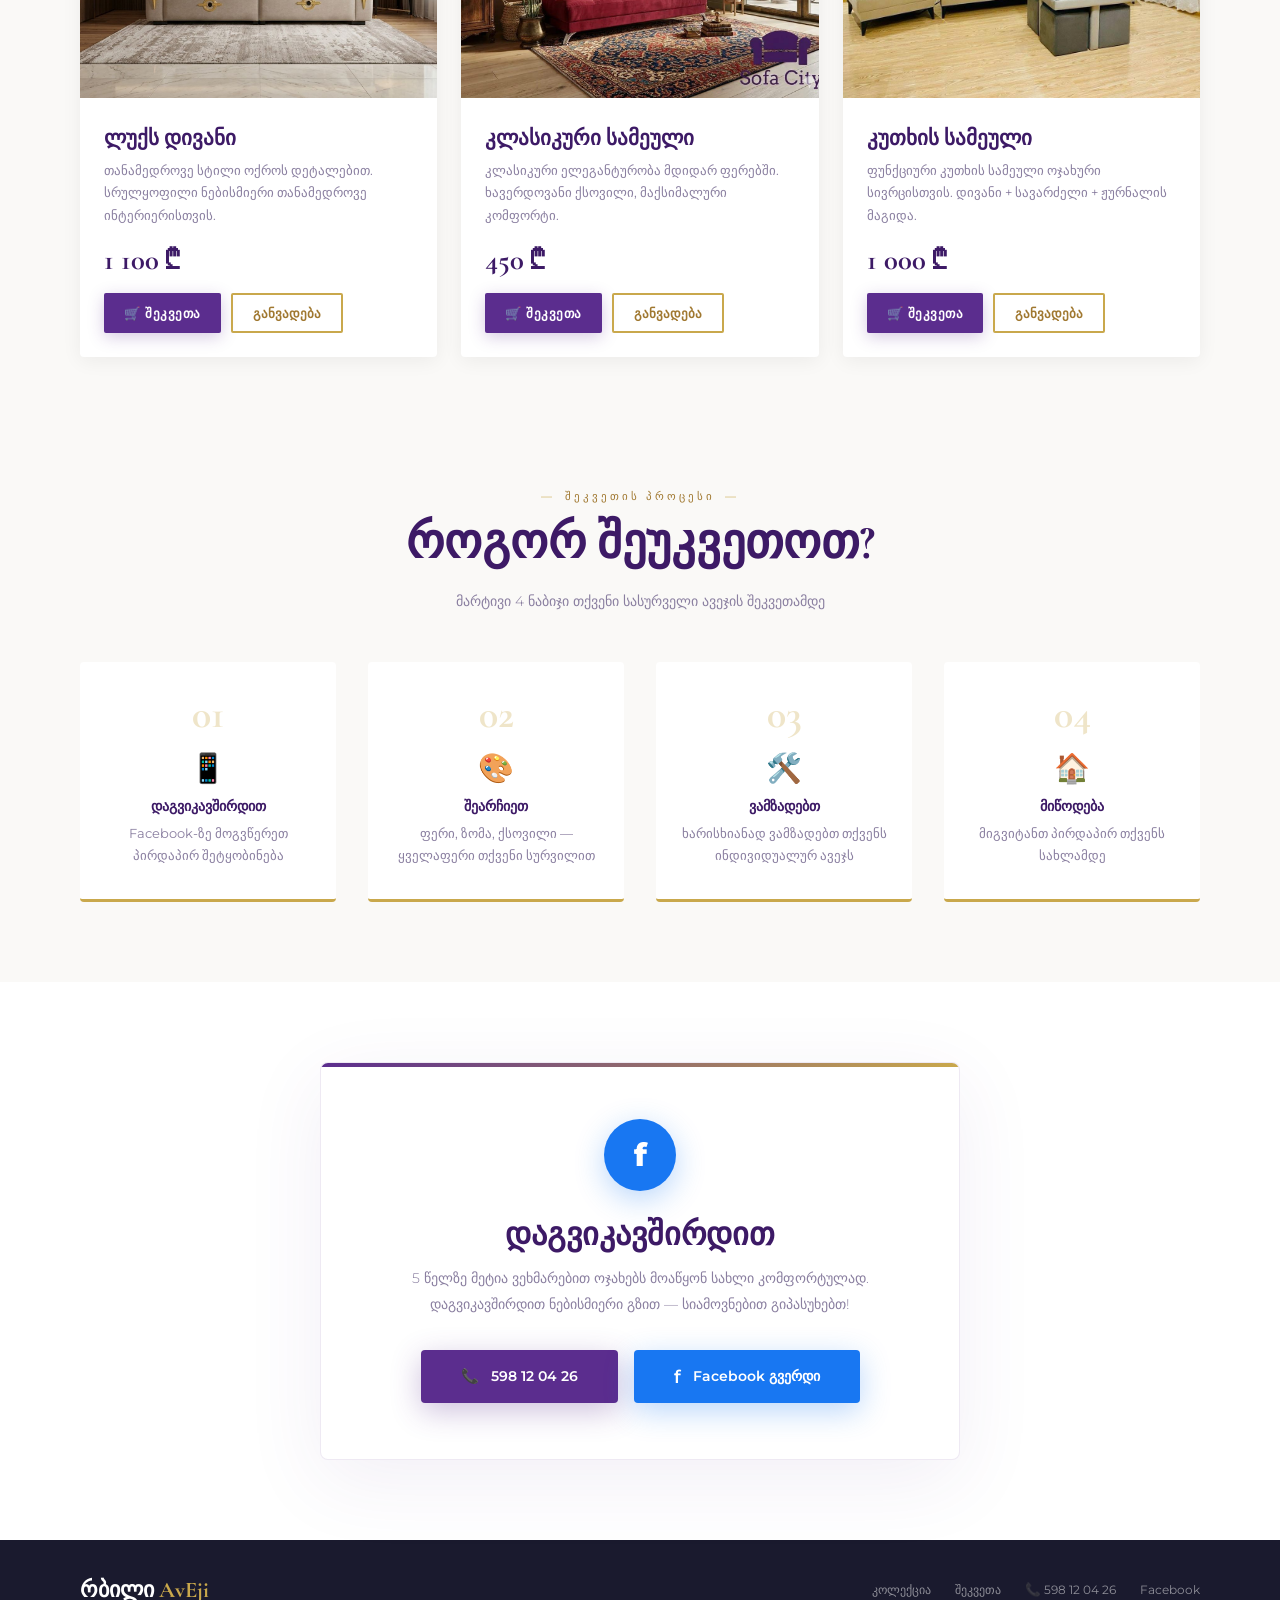
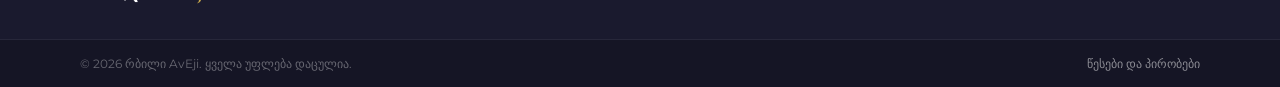
==== commit f365306f: "price update" ====
--- a/index.html
+++ b/index.html
@@ -127,7 +127,7 @@
       <div class="product-info">
         <div class="product-name">კუთხის სამეული</div>
         <p class="product-desc">ფუნქციური კუთხის სამეული ოჯახური სივრცისთვის. დივანი + სავარძელი + ჟურნალის მაგიდა.</p>
-        <div class="product-price">750 ₾</div>
+        <div class="product-price">1 000 ₾</div>
         <div class="product-btns">
           <a href="https://www.facebook.com/profile.php?id=100077737552645" target="_blank" class="btn-buy">🛒 შეკვეთა</a>
           <a href="installment.html" class="btn-installment">განვადება</a>
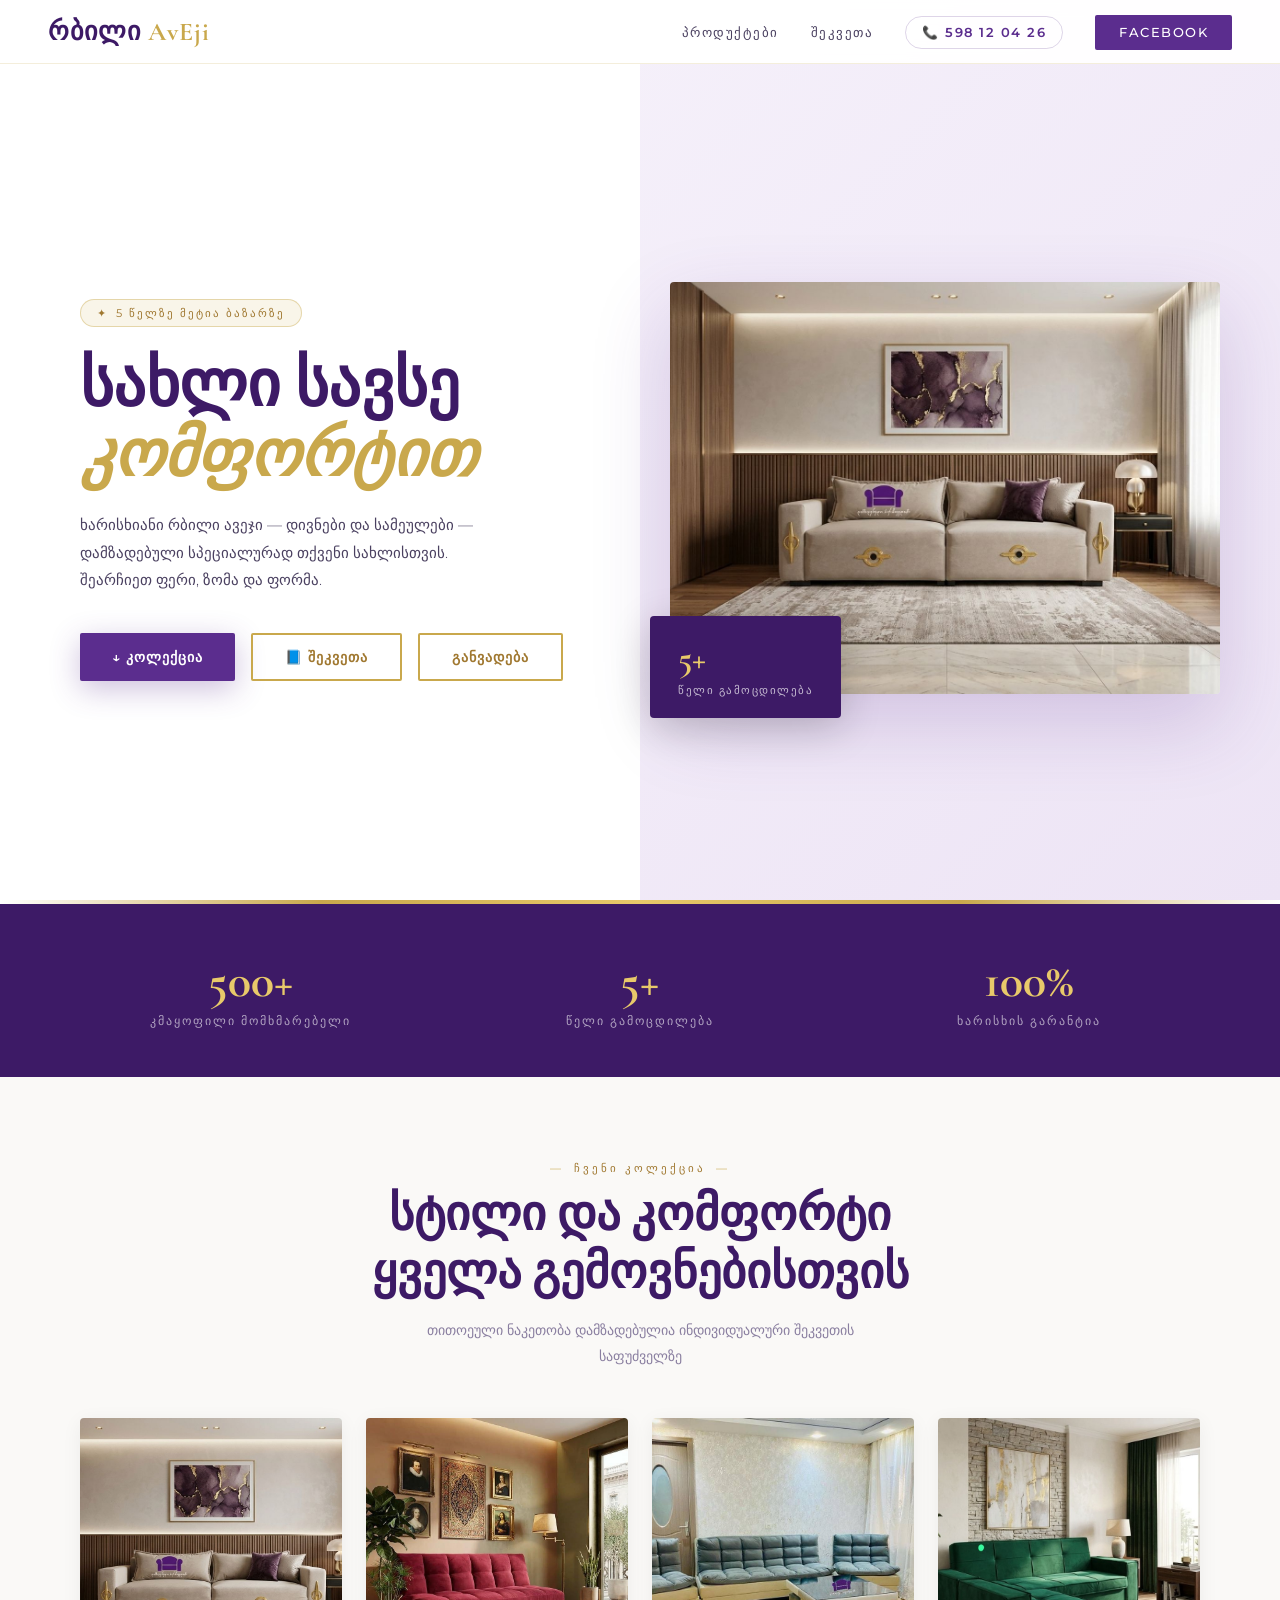
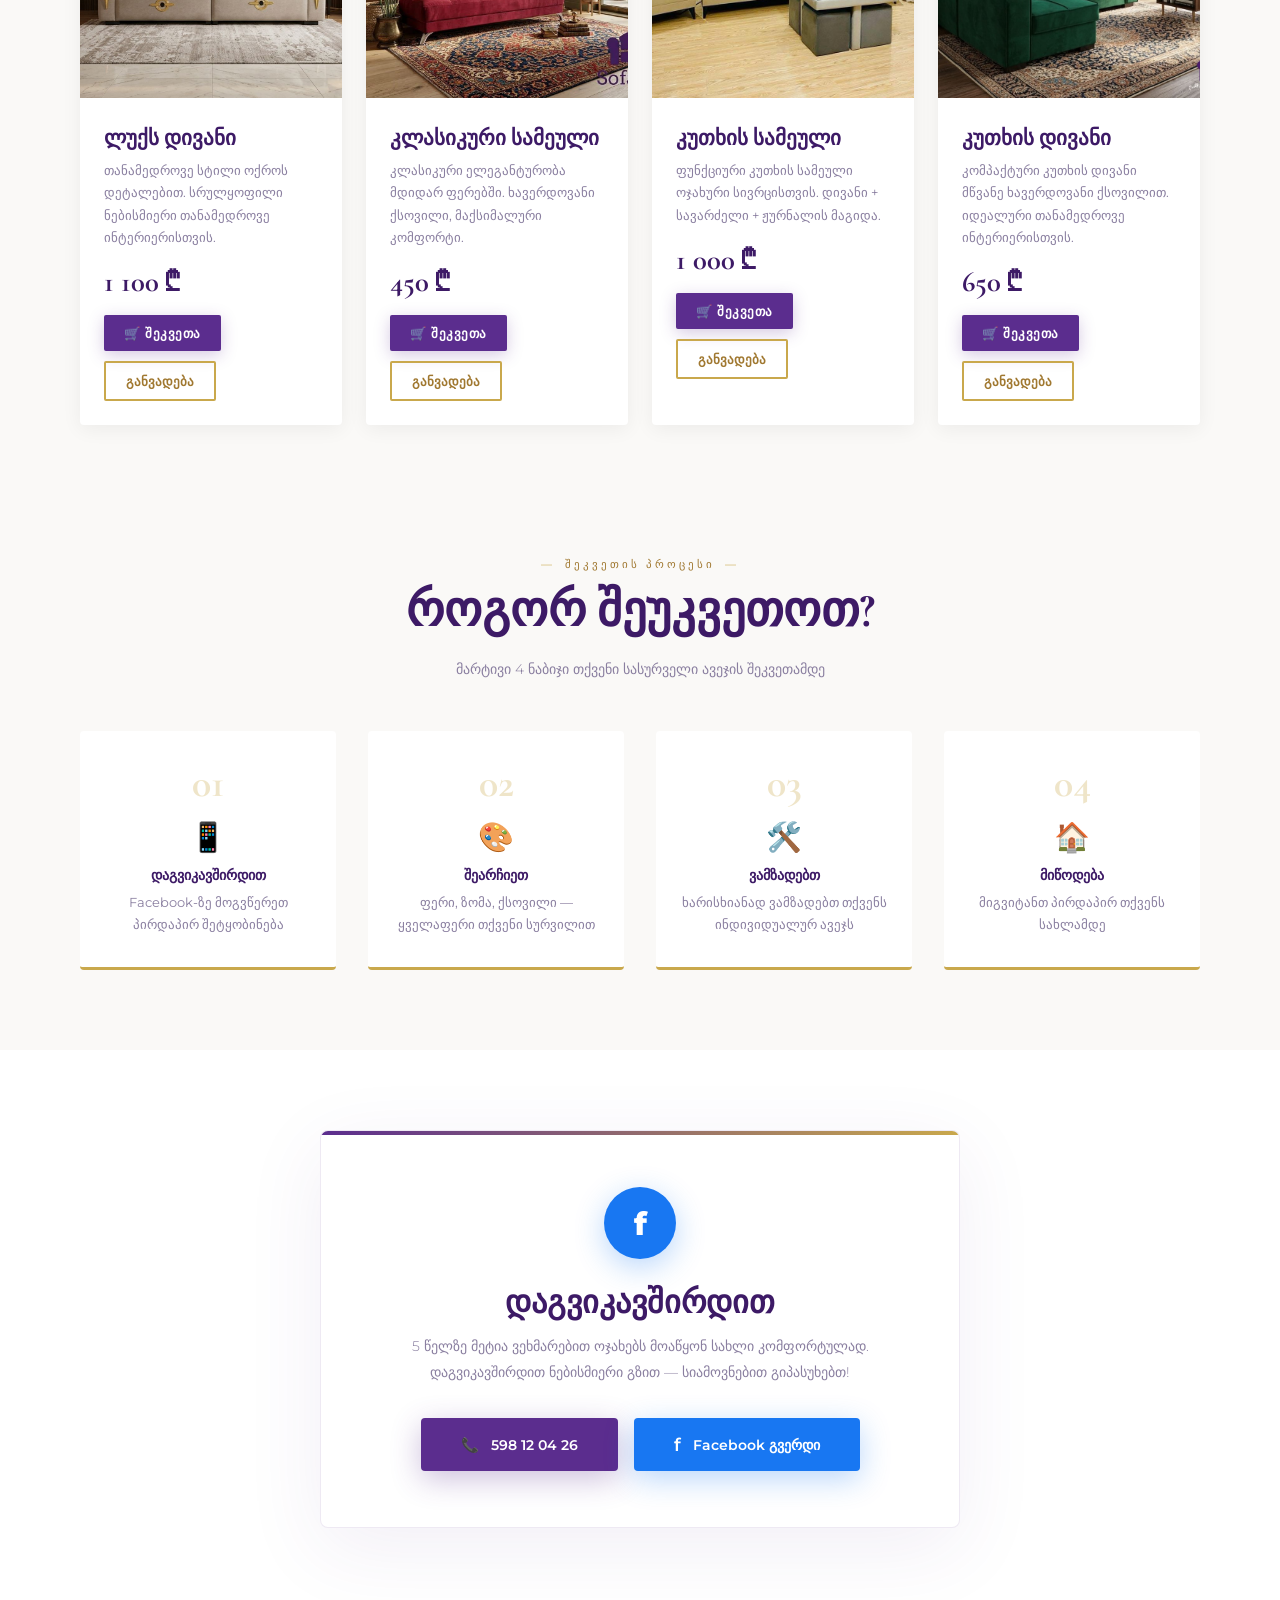
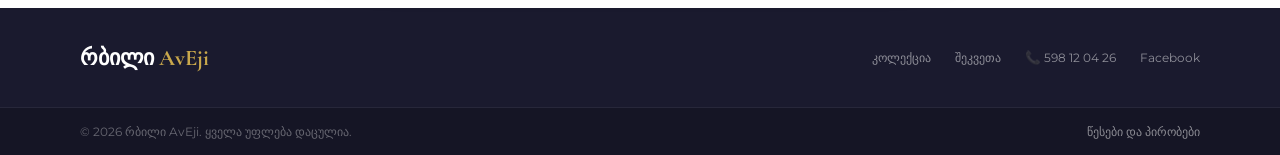
==== commit 0903343c: "price update" ====
--- a/index.html
+++ b/index.html
@@ -134,6 +134,18 @@
         </div>
       </div>
     </div>
+    <div class="product-card reveal" data-delay="450">
+      <img src="sofa-corner-green.jpg" alt="კუთხის დივანი">
+      <div class="product-info">
+        <div class="product-name">კუთხის დივანი</div>
+        <p class="product-desc">კომპაქტური კუთხის დივანი მწვანე ხავერდოვანი ქსოვილით. იდეალური თანამედროვე ინტერიერისთვის.</p>
+        <div class="product-price">650 ₾</div>
+        <div class="product-btns">
+          <a href="https://www.facebook.com/profile.php?id=100077737552645" target="_blank" class="btn-buy">🛒 შეკვეთა</a>
+          <a href="installment.html" class="btn-installment">განვადება</a>
+        </div>
+      </div>
+    </div>
   </div>
 </section>
 
--- a/style.css
+++ b/style.css
@@ -228,7 +228,7 @@
 /* ── PRODUCTS ── */
 .products { background: var(--off-white); padding-bottom: 80px; }
 .products-grid {
-  display: grid; grid-template-columns: repeat(3, 1fr);
+  display: grid; grid-template-columns: repeat(4, 1fr);
   gap: 24px; padding: 0 80px;
 }
 .product-card {
@@ -385,7 +385,7 @@
   .hero-text { padding: 48px 24px 24px; }
   .hero-image { padding: 24px; }
   .stats { padding: 32px 24px; gap: 16px; }
-  .products-grid { grid-template-columns: 1fr; padding: 0 24px; }
+  .products-grid { grid-template-columns: repeat(2, 1fr); padding: 0 24px; }
   .steps { grid-template-columns: 1fr 1fr; padding: 0; }
   .installment { grid-template-columns: 1fr; padding: 48px 24px; gap: 40px; }
   .fb-section { padding: 48px 24px; }
@@ -398,6 +398,7 @@
   .steps { grid-template-columns: 1fr; }
   .hero-btns { flex-direction: column; }
   .stats { grid-template-columns: 1fr; }
+  .products-grid { grid-template-columns: 1fr; }
 }
 
 /* ── PRODUCT PRICE & BUTTONS ── */
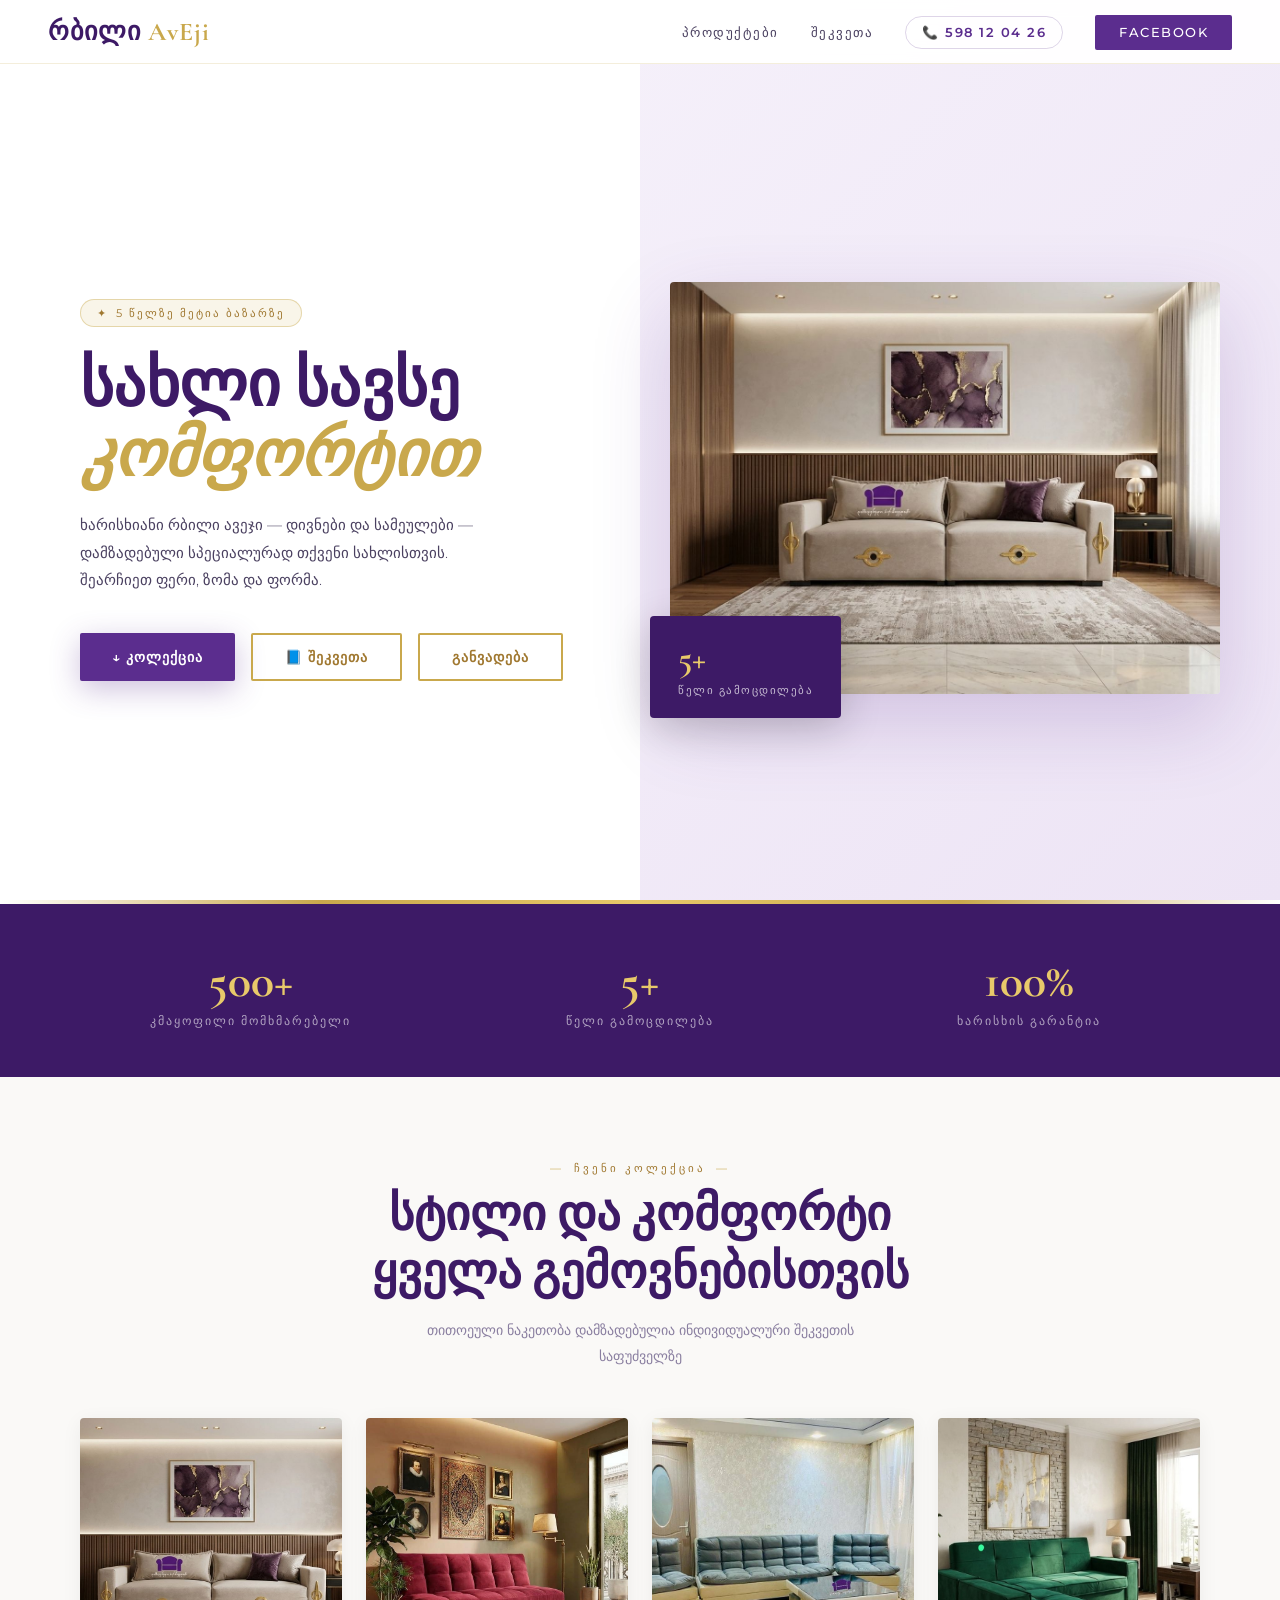
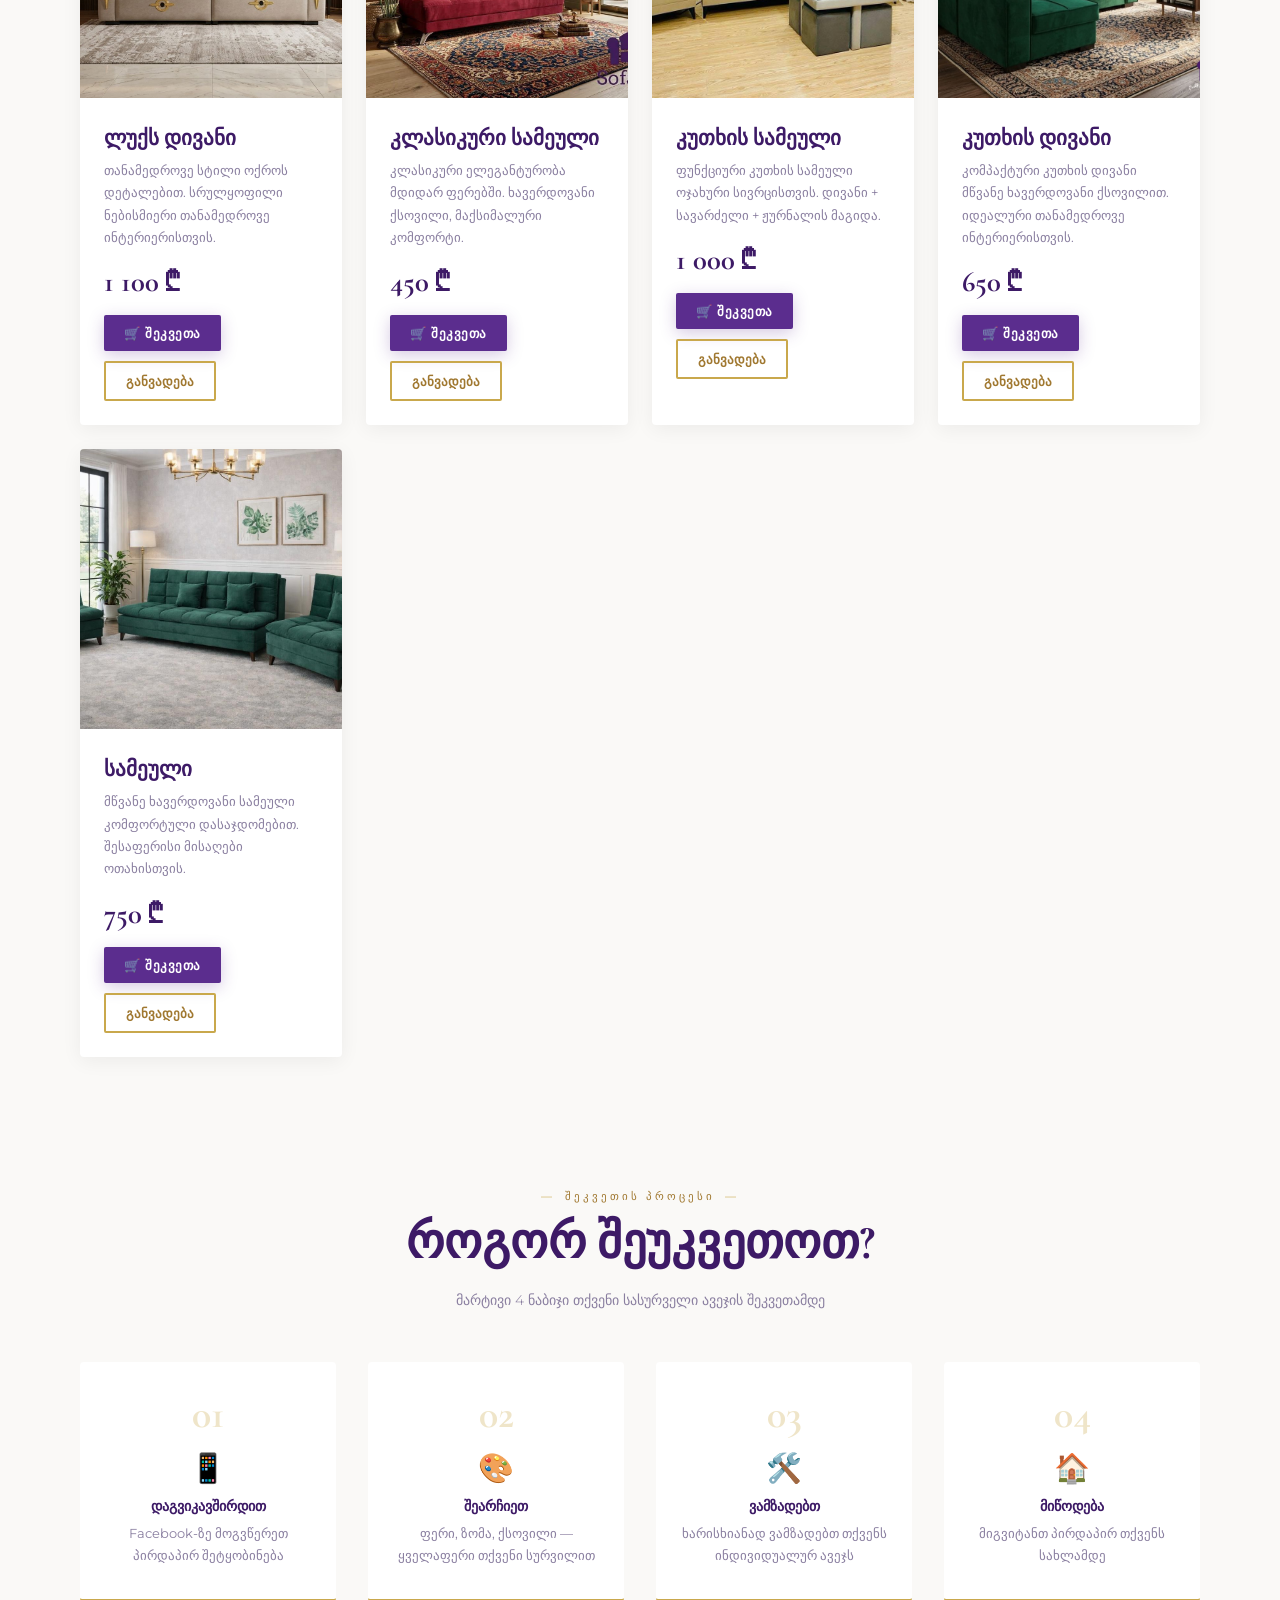
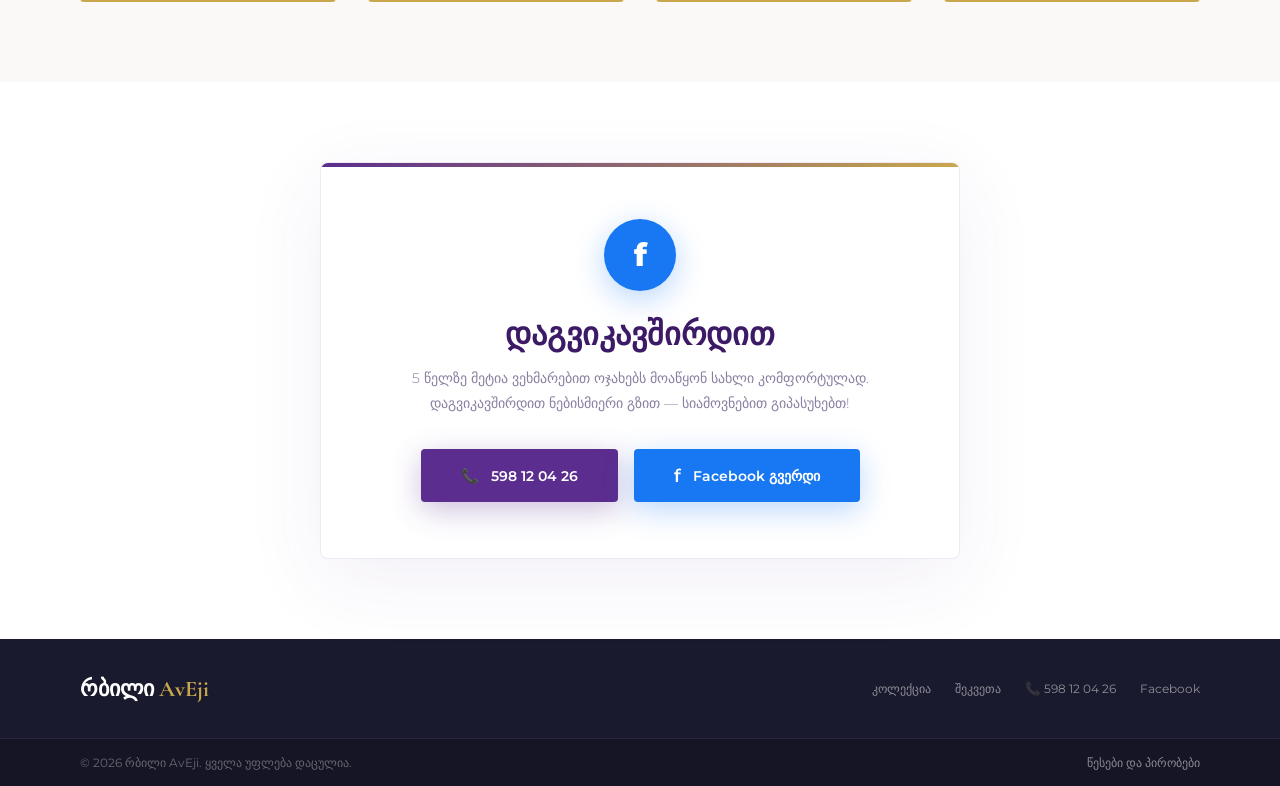
==== commit 43207819: "price update" ====
--- a/index.html
+++ b/index.html
@@ -146,6 +146,18 @@
         </div>
       </div>
     </div>
+    <div class="product-card reveal" data-delay="600">
+      <img src="coner-sofa.jpeg" alt="სამეული">
+      <div class="product-info">
+        <div class="product-name">სამეული</div>
+        <p class="product-desc">მწვანე ხავერდოვანი სამეული კომფორტული დასაჯდომებით. შესაფერისი მისაღები ოთახისთვის.</p>
+        <div class="product-price">750 ₾</div>
+        <div class="product-btns">
+          <a href="https://www.facebook.com/profile.php?id=100077737552645" target="_blank" class="btn-buy">🛒 შეკვეთა</a>
+          <a href="installment.html" class="btn-installment">განვადება</a>
+        </div>
+      </div>
+    </div>
   </div>
 </section>
 
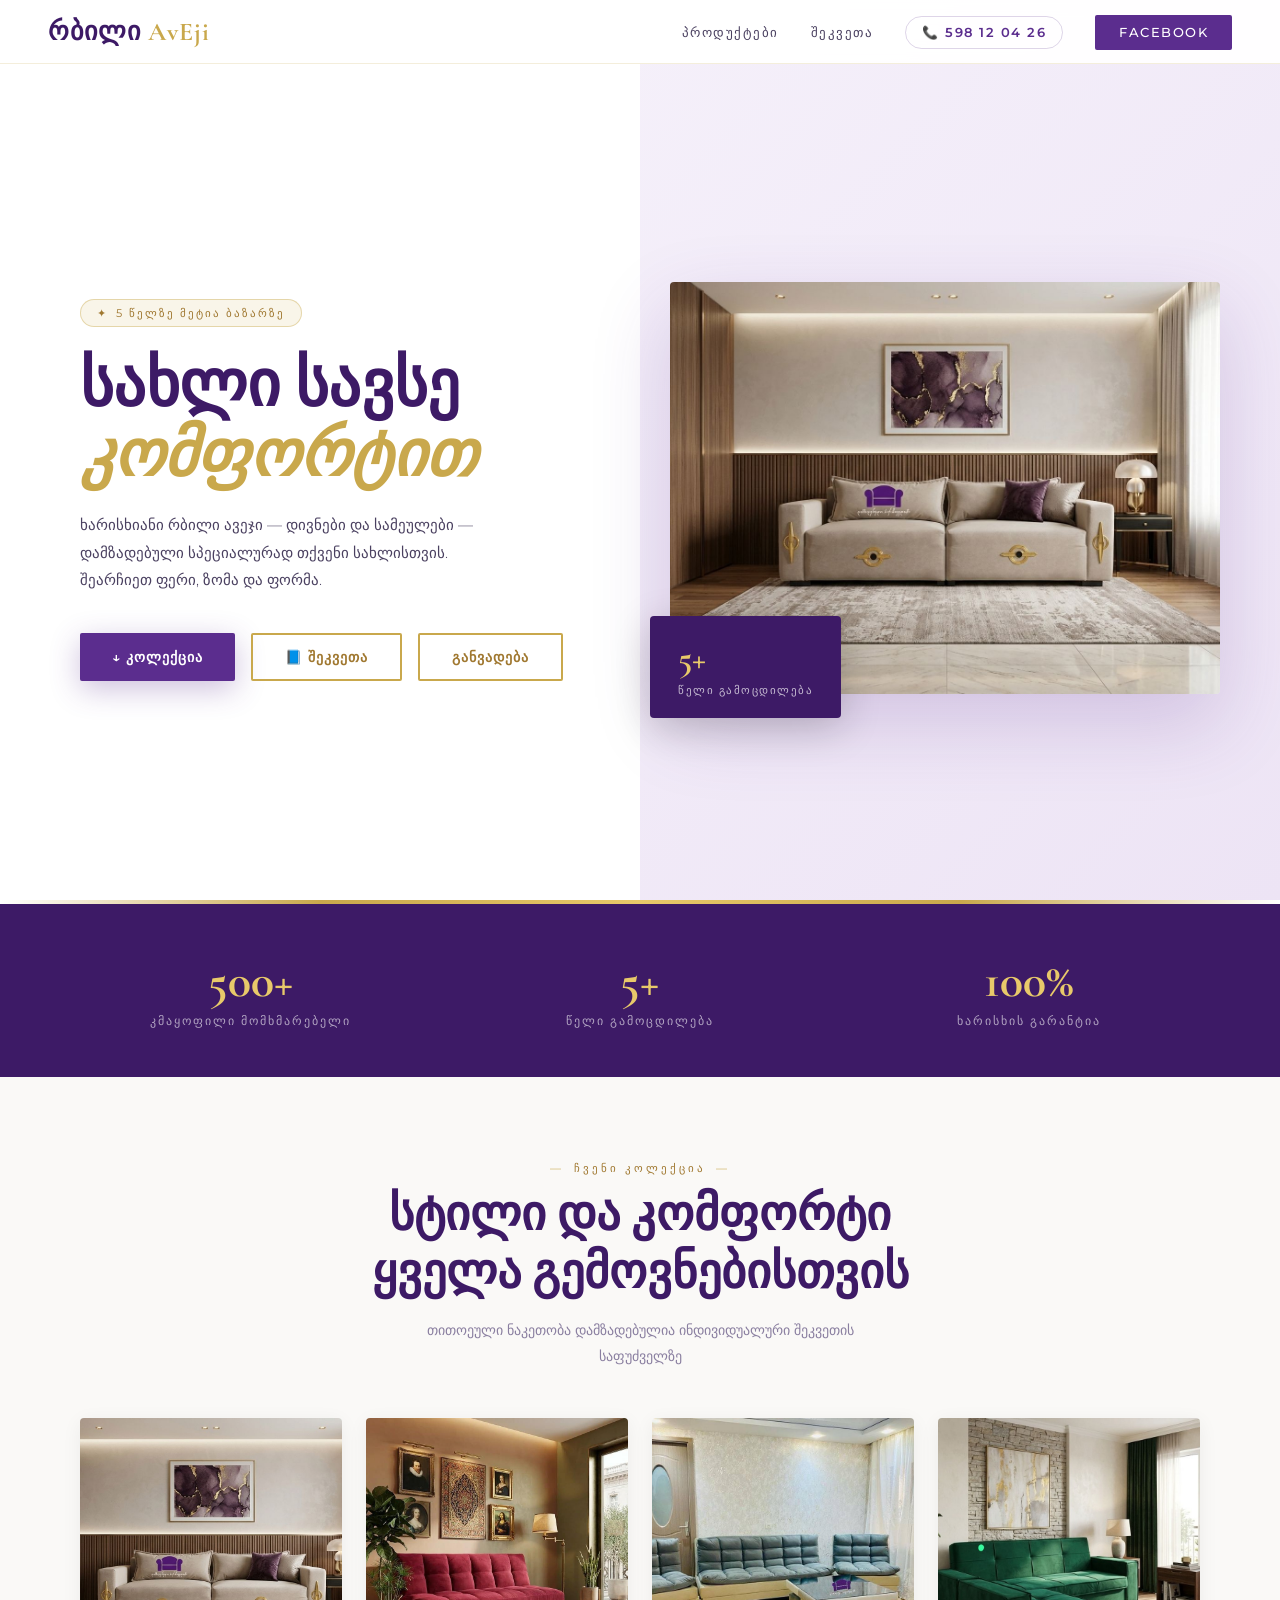
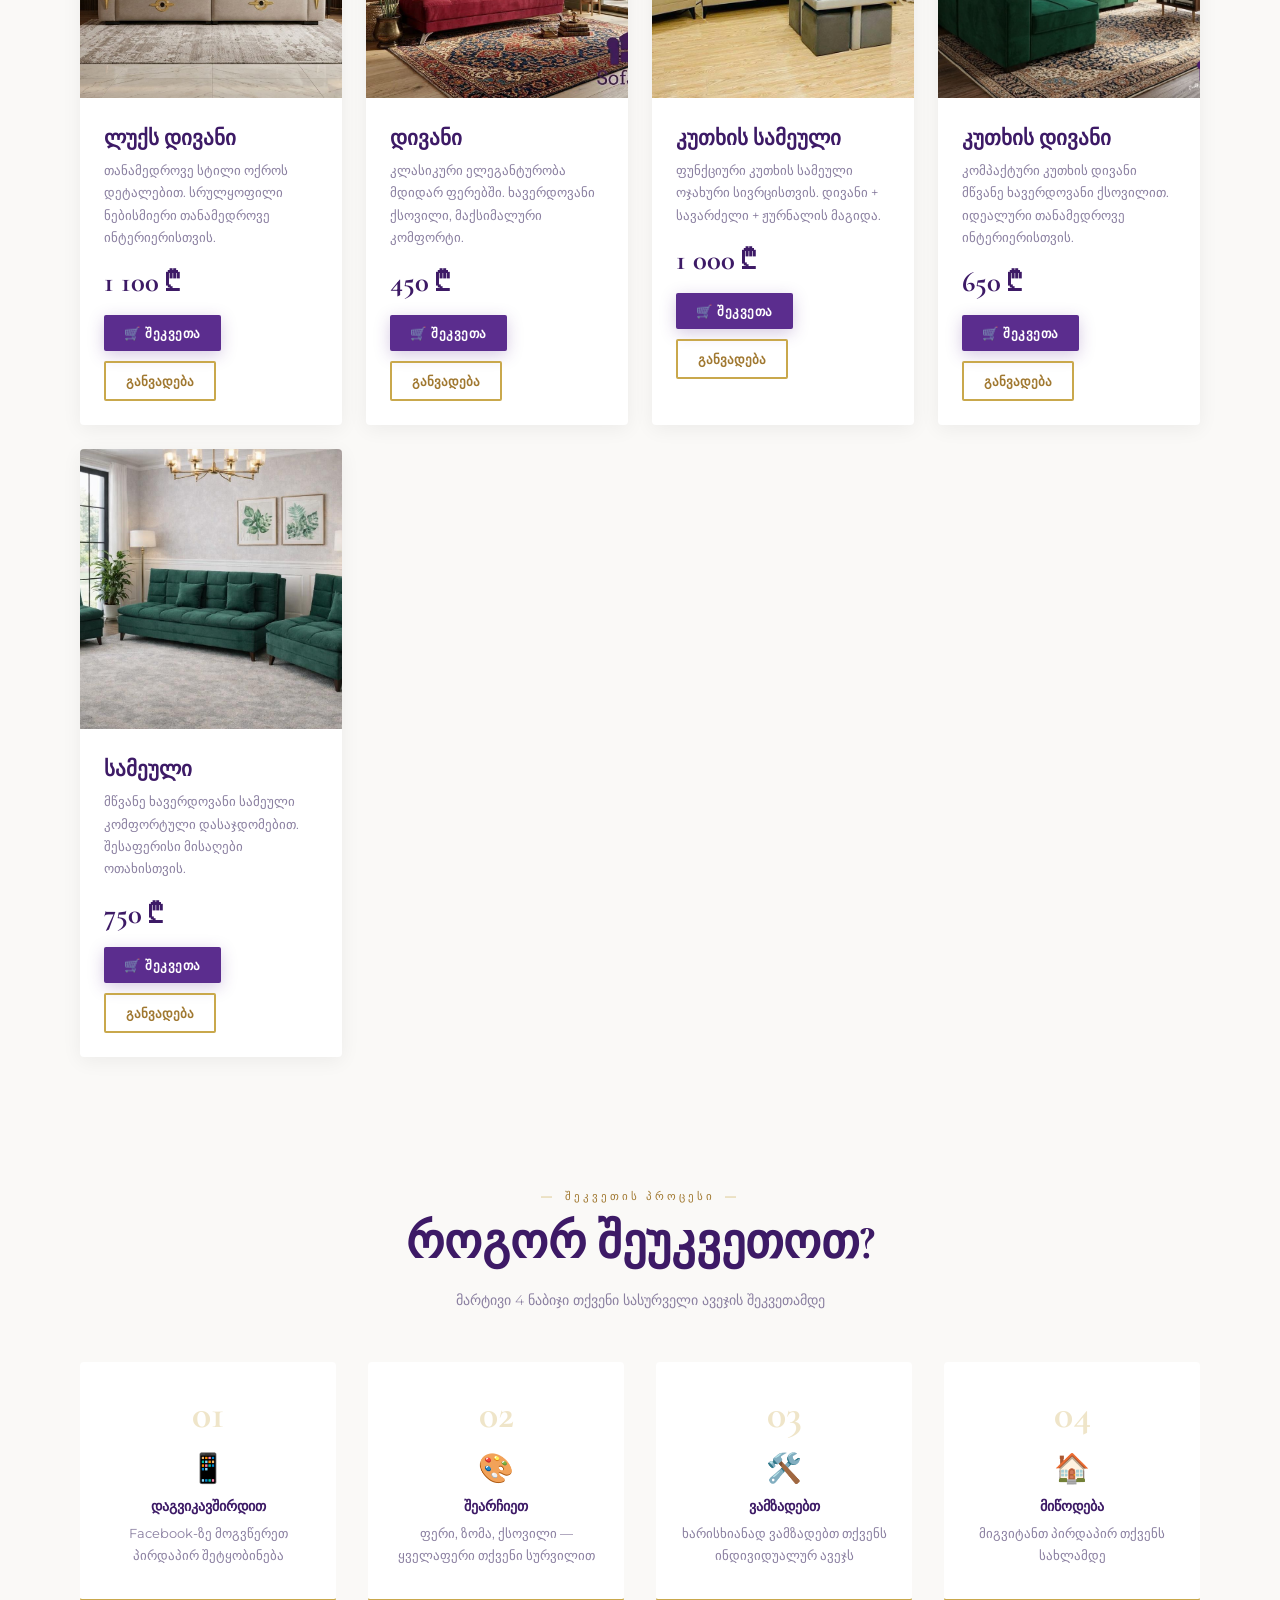
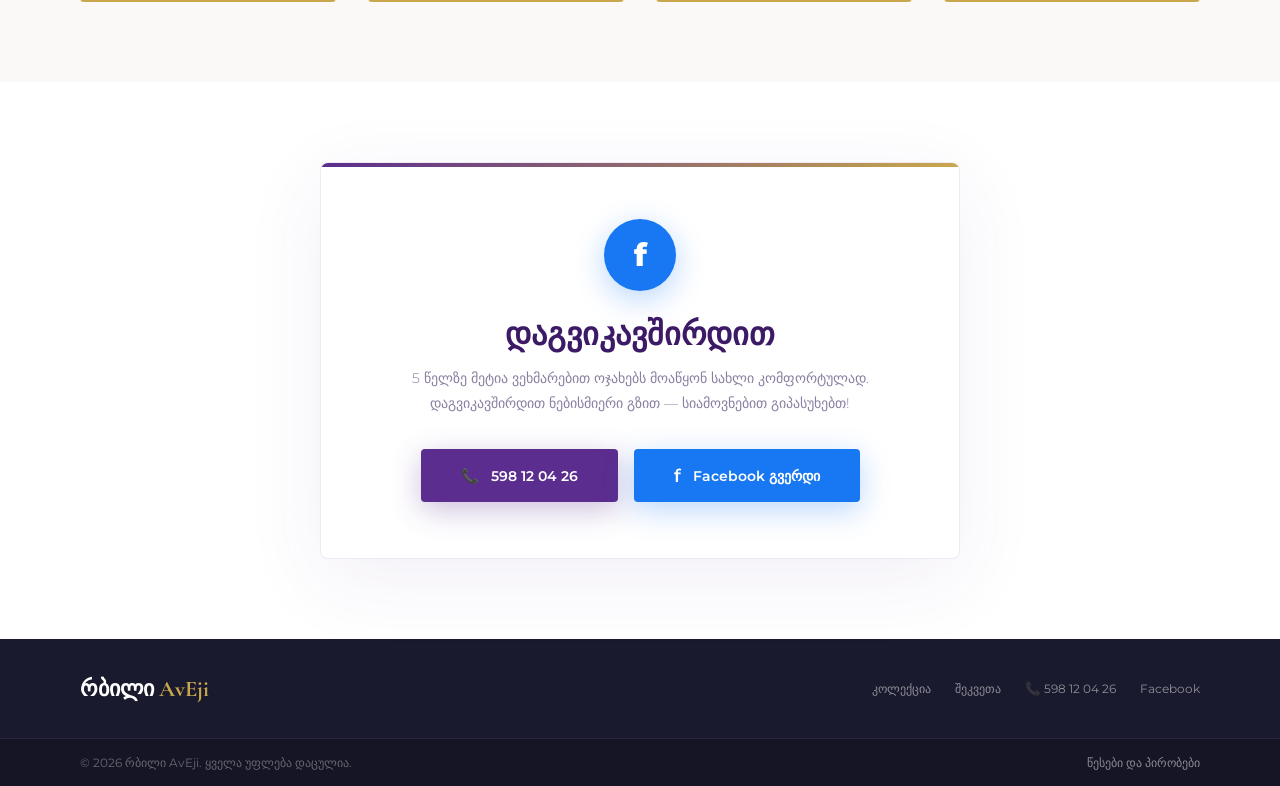
==== commit cb305ac4: "price update" ====
--- a/index.html
+++ b/index.html
@@ -111,9 +111,9 @@
       </div>
     </div>
     <div class="product-card reveal" data-delay="150">
-      <img src="sofa-classic.jpg" alt="კლასიკური სამეული">
-      <div class="product-info">
-        <div class="product-name">კლასიკური სამეული</div>
+      <img src="sofa-classic.jpg" alt="დივანი">
+      <div class="product-info">
+        <div class="product-name">დივანი</div>
         <p class="product-desc">კლასიკური ელეგანტურობა მდიდარ ფერებში. ხავერდოვანი ქსოვილი, მაქსიმალური კომფორტი.</p>
         <div class="product-price">450 ₾</div>
         <div class="product-btns">
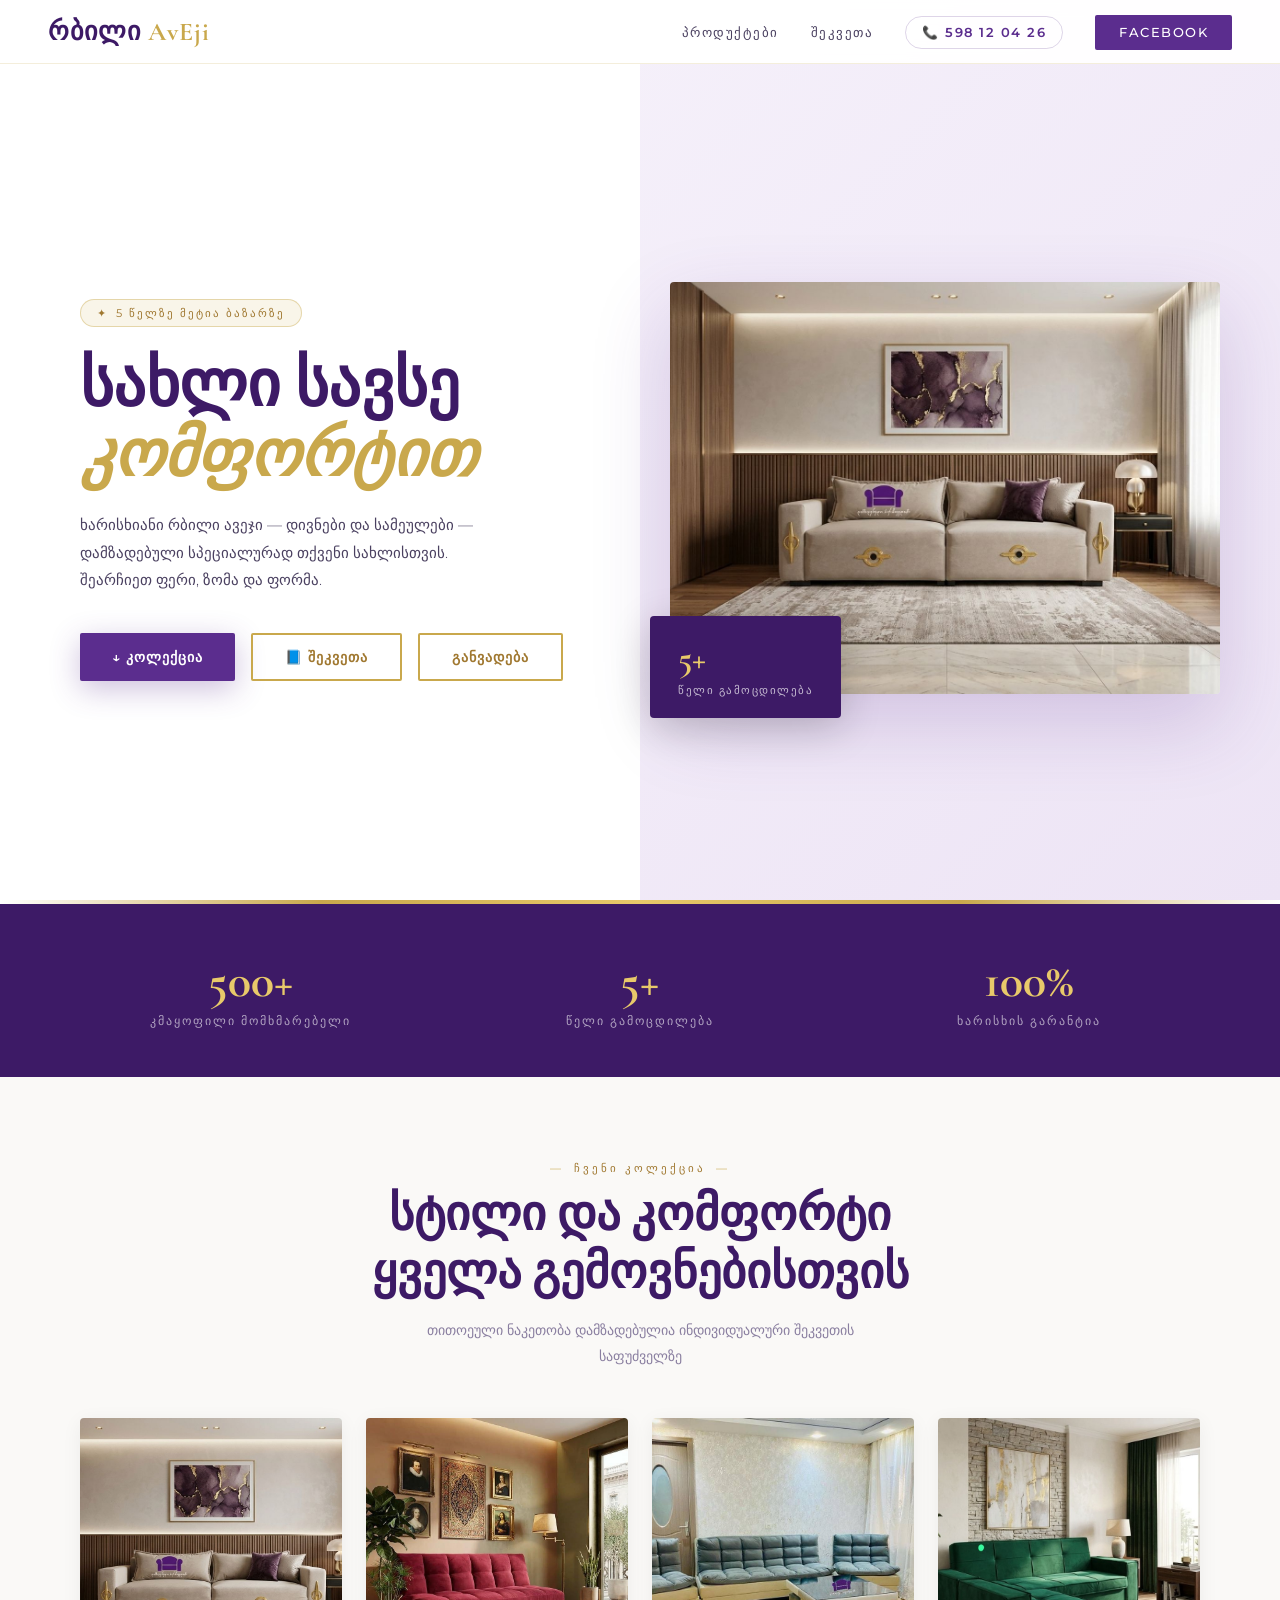
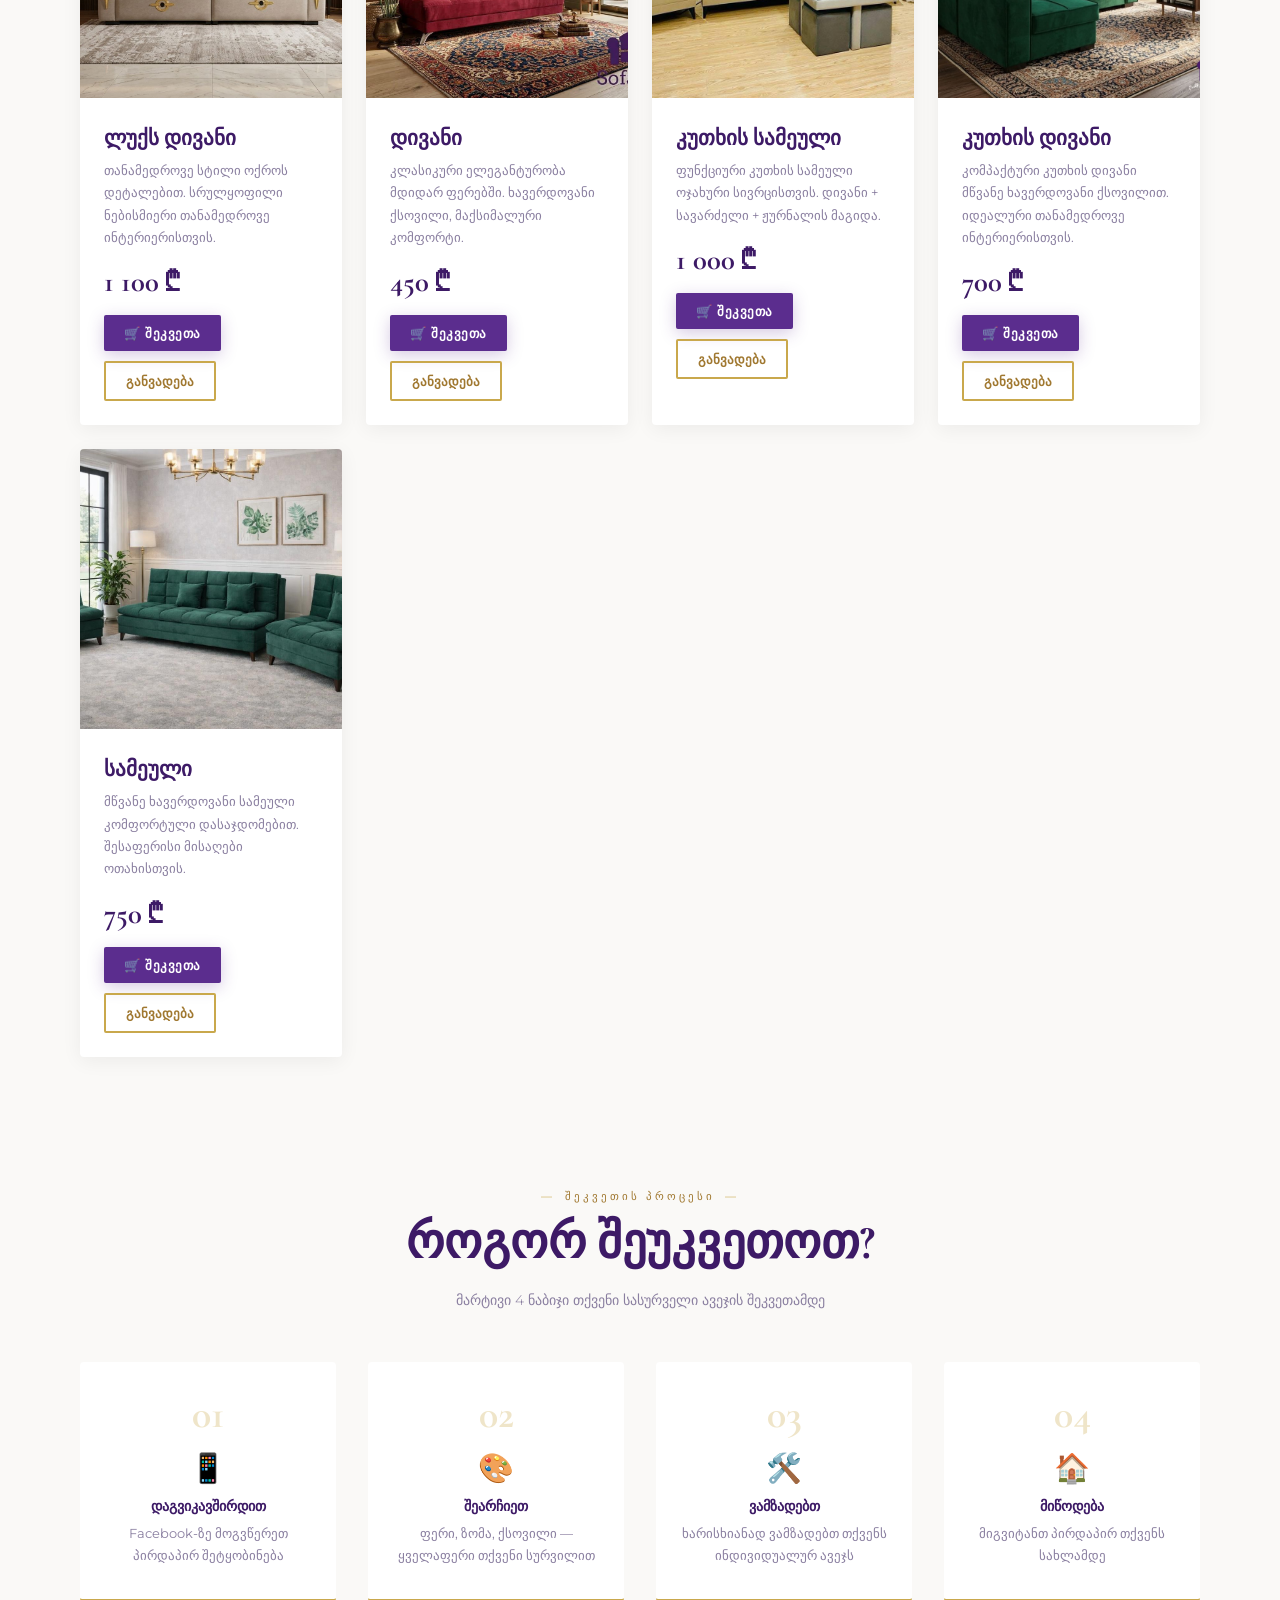
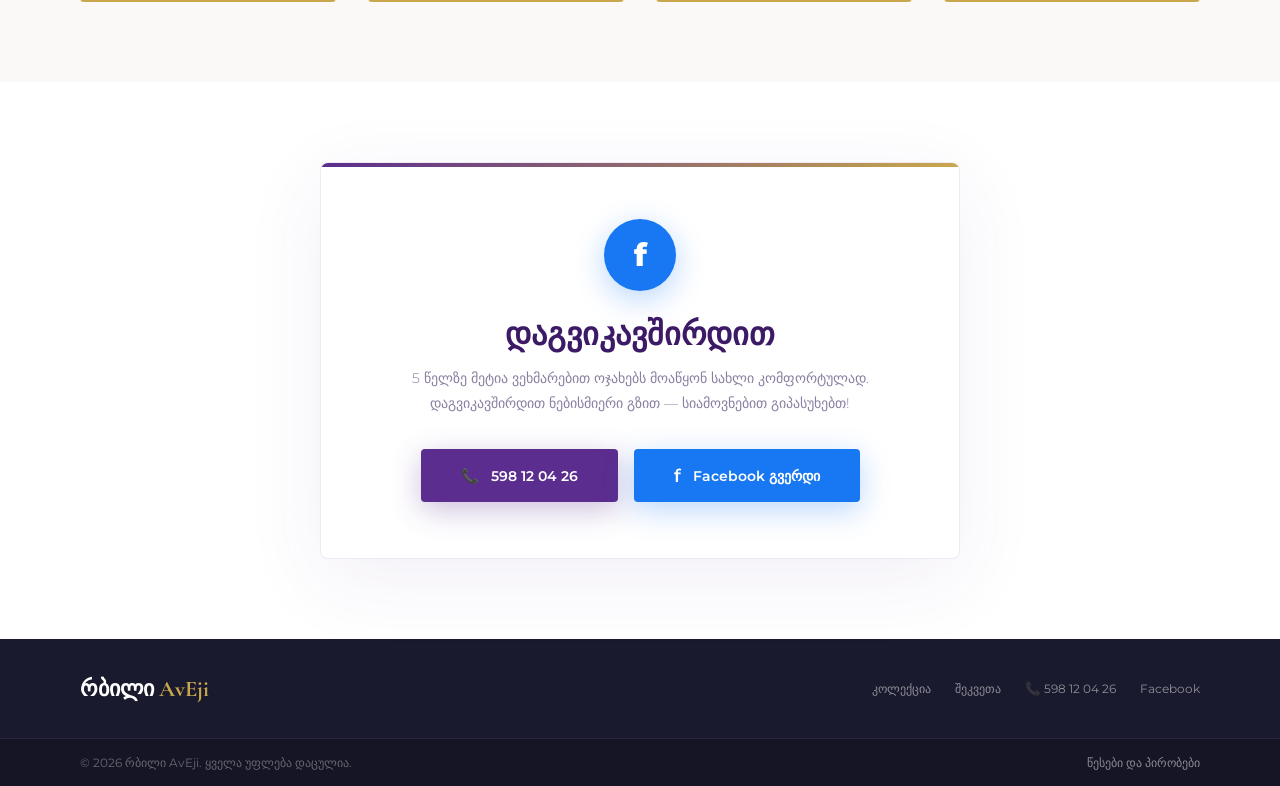
==== commit ca76493a: "change price" ====
--- a/index.html
+++ b/index.html
@@ -139,7 +139,7 @@
       <div class="product-info">
         <div class="product-name">კუთხის დივანი</div>
         <p class="product-desc">კომპაქტური კუთხის დივანი მწვანე ხავერდოვანი ქსოვილით. იდეალური თანამედროვე ინტერიერისთვის.</p>
-        <div class="product-price">650 ₾</div>
+        <div class="product-price">700 ₾</div>
         <div class="product-btns">
           <a href="https://www.facebook.com/profile.php?id=100077737552645" target="_blank" class="btn-buy">🛒 შეკვეთა</a>
           <a href="installment.html" class="btn-installment">განვადება</a>
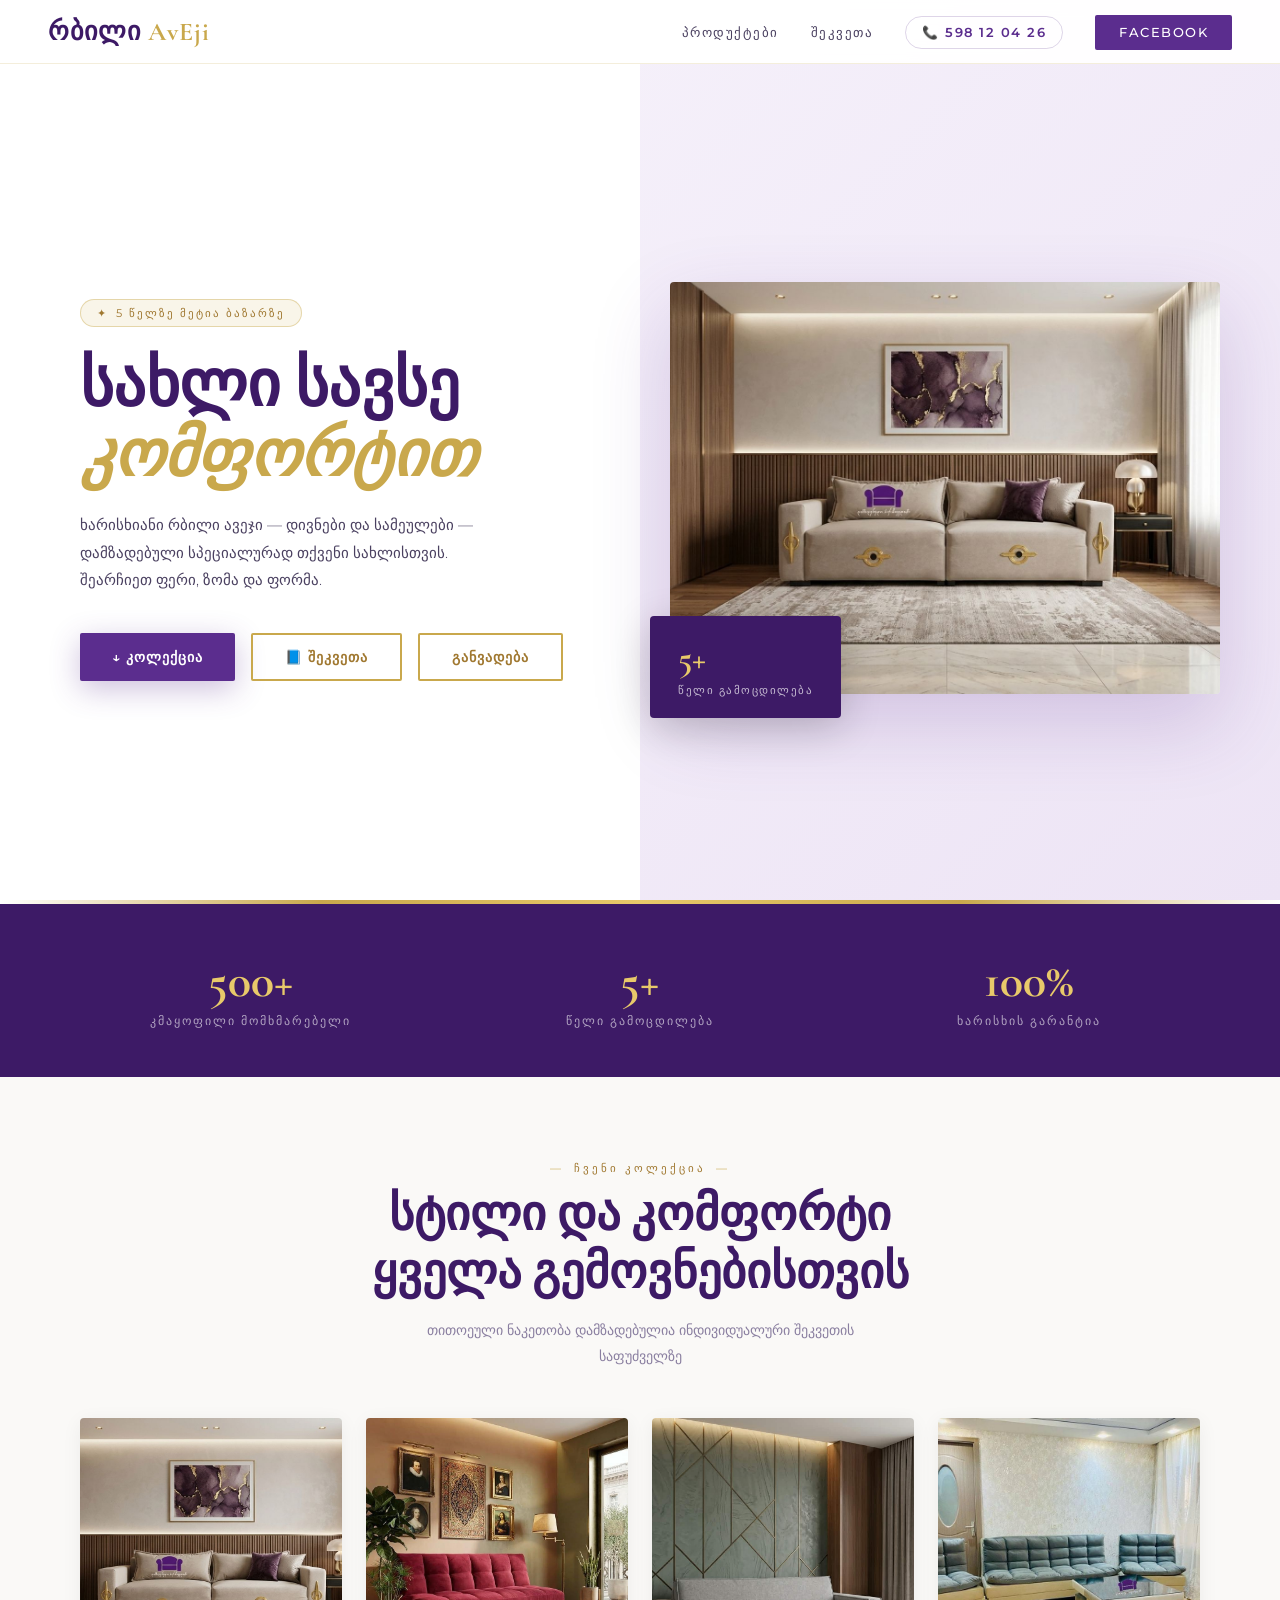
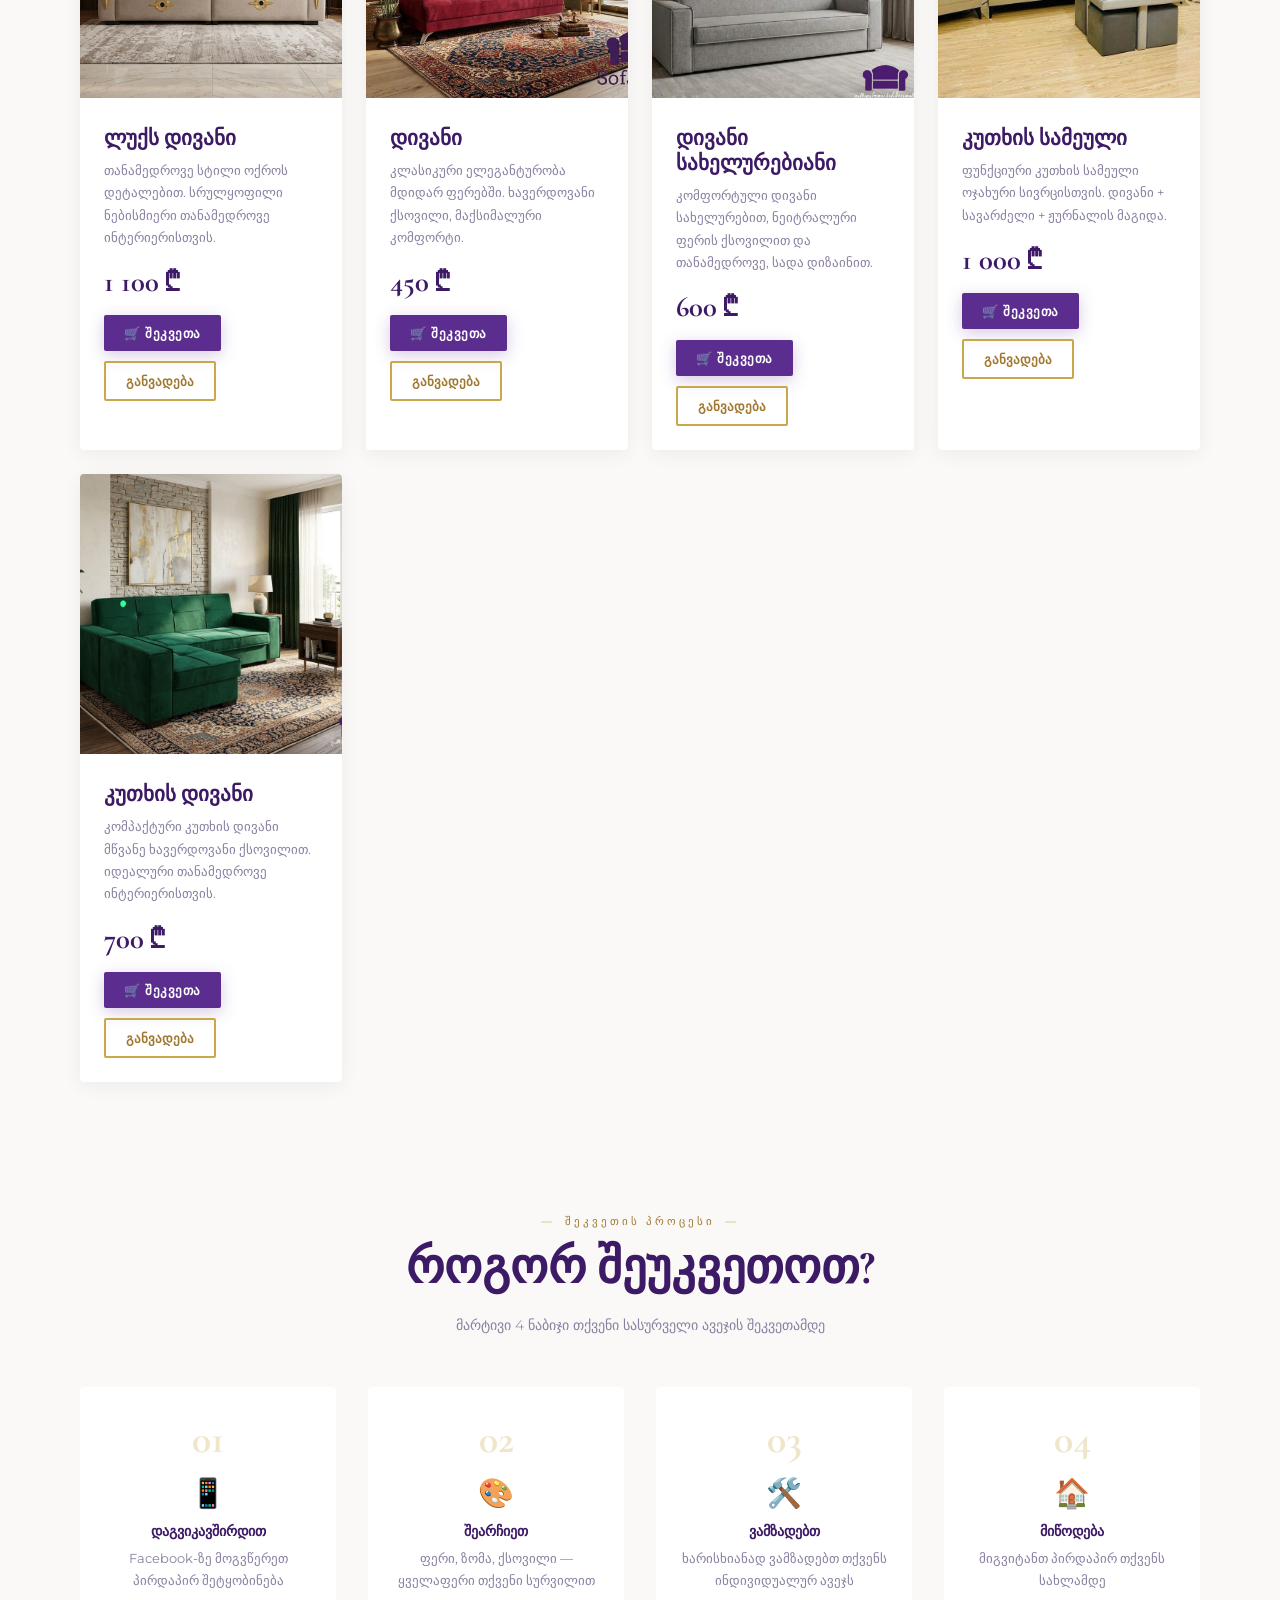
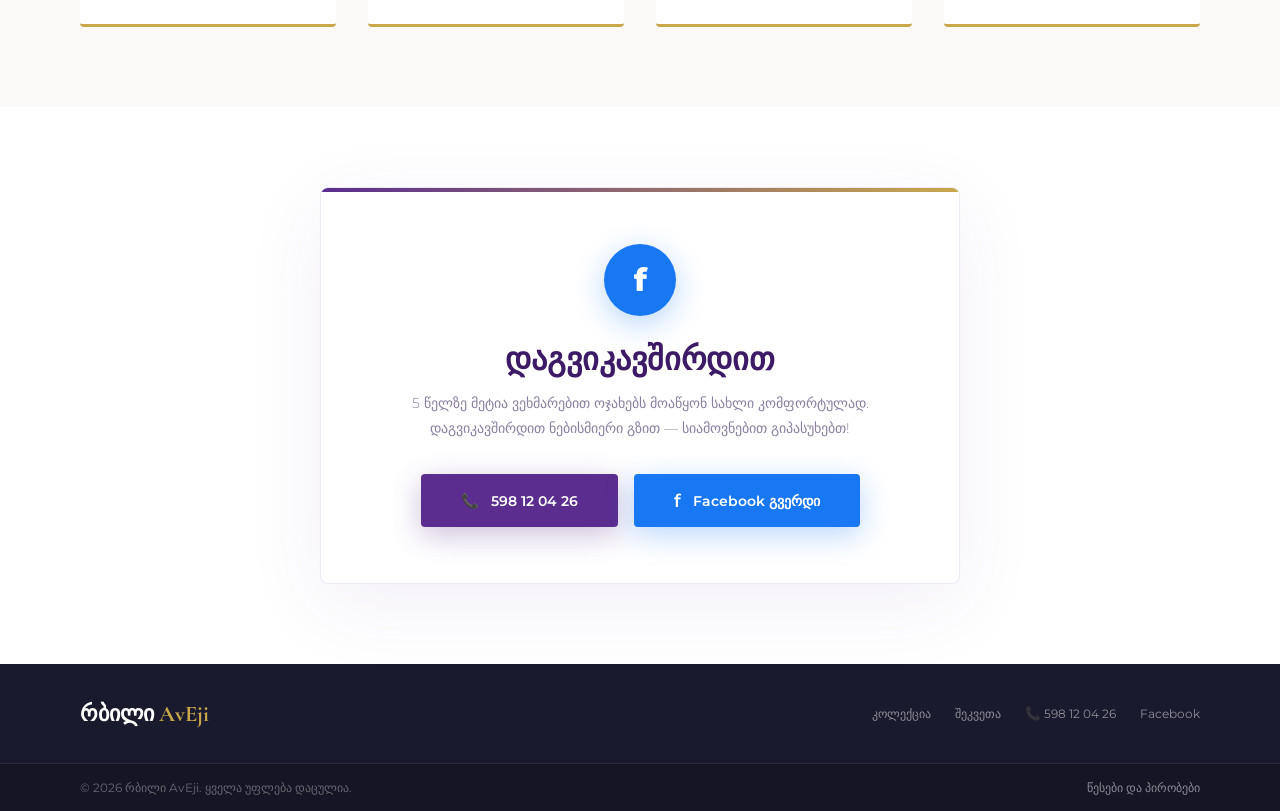
==== commit 93305be0: "add  new product" ====
--- a/index.html
+++ b/index.html
@@ -123,6 +123,18 @@
       </div>
     </div>
     <div class="product-card reveal" data-delay="300">
+      <img src="sofa-with-arms.jfif" alt="დივანი სახელურებიანი">
+      <div class="product-info">
+        <div class="product-name">დივანი სახელურებიანი</div>
+        <p class="product-desc">კომფორტული დივანი სახელურებით, ნეიტრალური ფერის ქსოვილით და თანამედროვე, სადა დიზაინით.</p>
+        <div class="product-price">600 ₾</div>
+        <div class="product-btns">
+          <a href="https://www.facebook.com/profile.php?id=100077737552645" target="_blank" class="btn-buy">🛒 შეკვეთა</a>
+          <a href="installment.html" class="btn-installment">განვადება</a>
+        </div>
+      </div>
+    </div>
+    <div class="product-card reveal" data-delay="450">
       <img src="sofa-corner.jpg" alt="კუთხის სამეული">
       <div class="product-info">
         <div class="product-name">კუთხის სამეული</div>
@@ -134,7 +146,7 @@
         </div>
       </div>
     </div>
-    <div class="product-card reveal" data-delay="450">
+    <div class="product-card reveal" data-delay="600">
       <img src="sofa-corner-green.jpg" alt="კუთხის დივანი">
       <div class="product-info">
         <div class="product-name">კუთხის დივანი</div>
@@ -146,7 +158,7 @@
         </div>
       </div>
     </div>
-    <div class="product-card reveal" data-delay="600">
+    <div class="product-card reveal" data-delay="750">
       <img src="coner-sofa.jpeg" alt="სამეული">
       <div class="product-info">
         <div class="product-name">სამეული</div>
